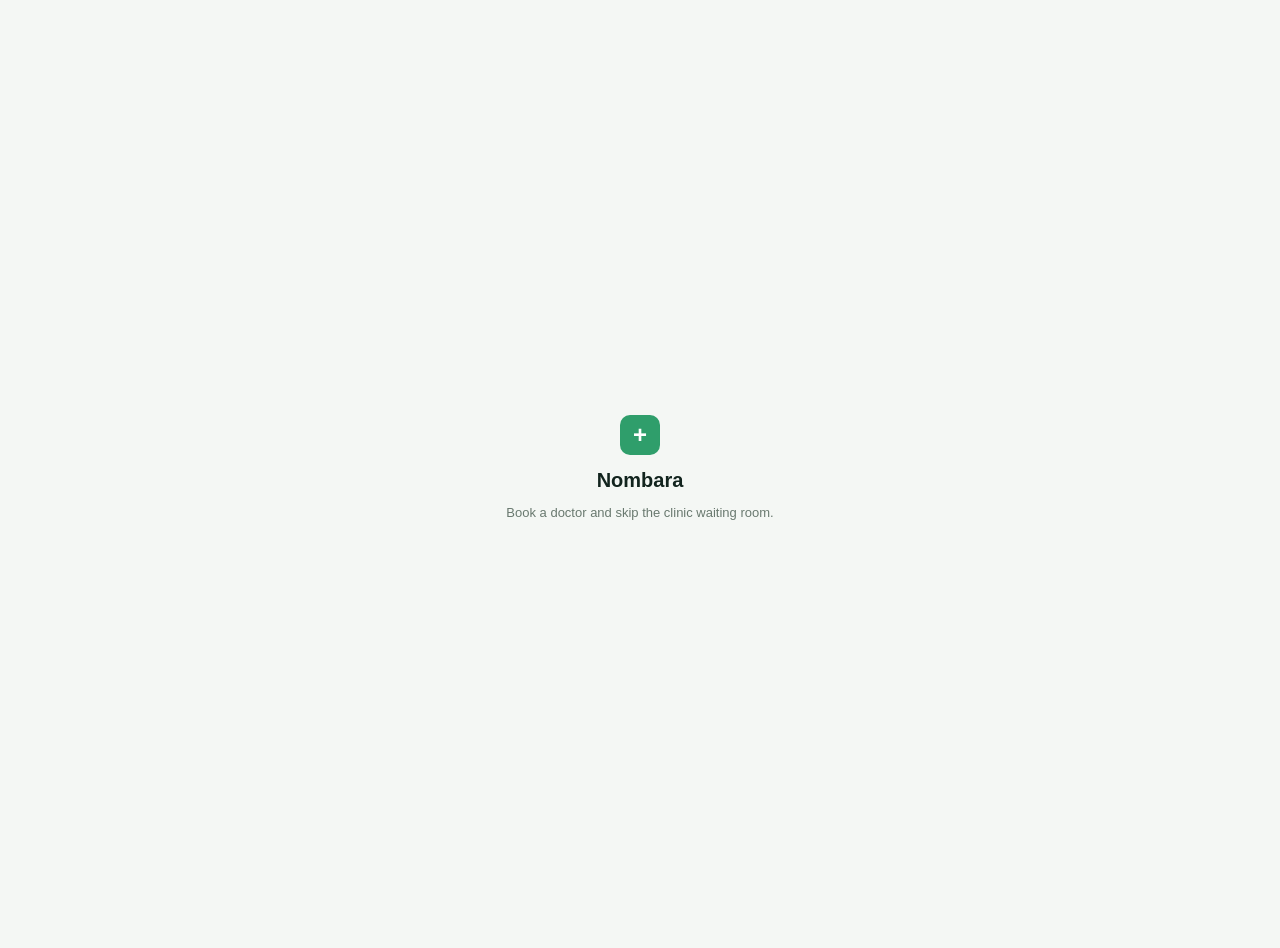
==== index.html @ e22cac62 "Nombara deep-link landing site" ====
<!doctype html>
<html lang="en">
<head>
<meta charset="utf-8">
<meta name="viewport" content="width=device-width, initial-scale=1">
<title>Nombara</title>
<style>
  body { font-family: -apple-system, BlinkMacSystemFont, "Segoe UI", Roboto, sans-serif;
         background: #F4F7F4; color: #12241E; min-height: 100vh; margin: 0;
         display: flex; align-items: center; justify-content: center; text-align: center; padding: 24px; }
  .m { width: 40px; height: 40px; border-radius: 10px; background: #2F9E6B; color: #fff;
       display: inline-flex; align-items: center; justify-content: center; font-size: 24px; font-weight: 700; }
  h1 { font-size: 20px; margin: 14px 0 6px; }
  p { font-size: 13px; color: #69796F; }
</style>
</head>
<body>
  <div>
    <div class="m">+</div>
    <h1>Nombara</h1>
    <p>Book a doctor and skip the clinic waiting room.</p>
  </div>
</body>
</html>
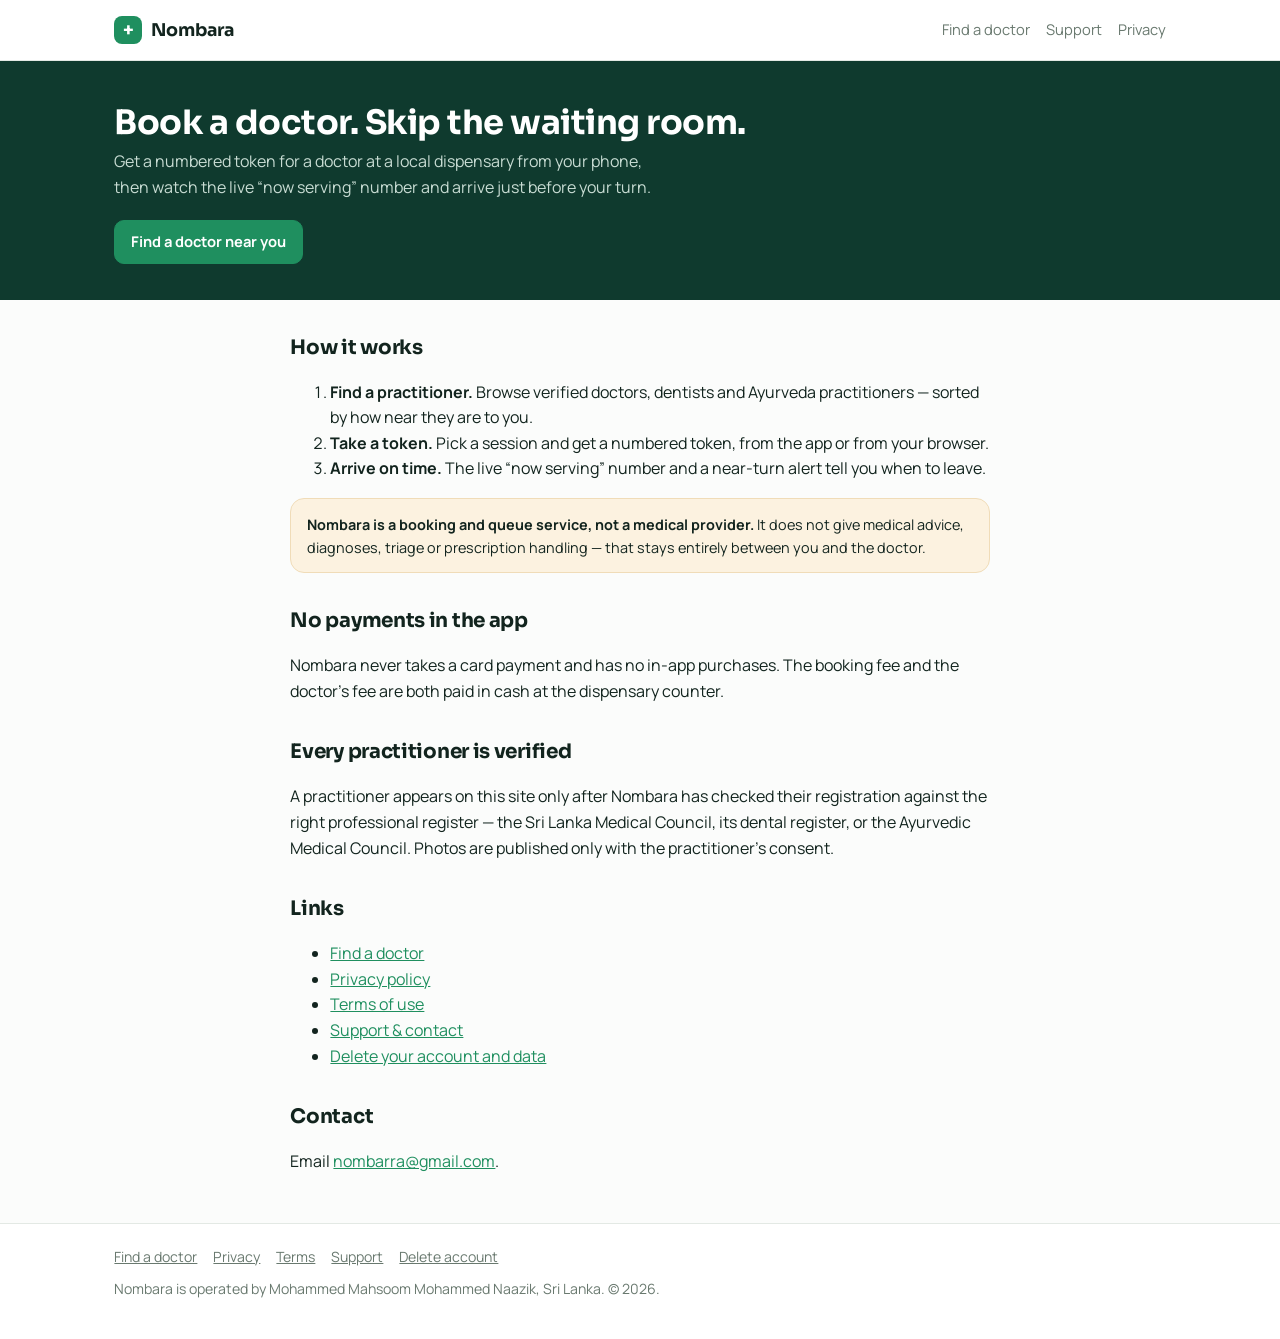
==== commit 745fad41: "Publish the public doctor directory doctors.html / doctor.html (Session 44) plus assets/, and a land" ====
--- a/index.html
+++ b/index.html
@@ -3,22 +3,93 @@
 <head>
 <meta charset="utf-8">
 <meta name="viewport" content="width=device-width, initial-scale=1">
-<title>Nombara</title>
-<style>
-  body { font-family: -apple-system, BlinkMacSystemFont, "Segoe UI", Roboto, sans-serif;
-         background: #F4F7F4; color: #12241E; min-height: 100vh; margin: 0;
-         display: flex; align-items: center; justify-content: center; text-align: center; padding: 24px; }
-  .m { width: 40px; height: 40px; border-radius: 10px; background: #2F9E6B; color: #fff;
-       display: inline-flex; align-items: center; justify-content: center; font-size: 24px; font-weight: 700; }
-  h1 { font-size: 20px; margin: 14px 0 6px; }
-  p { font-size: 13px; color: #69796F; }
-</style>
+<title>Nombara — book a doctor, skip the waiting room</title>
+<meta name="description" content="Nombara gives you a numbered token for a doctor at a local dispensary in Sri Lanka, then shows the live 'now serving' number so you arrive just before your turn.">
+<link rel="canonical" href="https://nombarra-spec.github.io/">
+<meta property="og:title" content="Nombara — book a doctor, skip the waiting room">
+<meta property="og:description" content="Verified doctors, dentists and Ayurveda practitioners at dispensaries across Sri Lanka.">
+<meta property="og:type" content="website">
+<link rel="icon" href="app/favicon.png">
+<link rel="preconnect" href="https://fonts.gstatic.com" crossorigin>
+<link rel="stylesheet" href="https://fonts.googleapis.com/css2?family=Manrope:wght@400;600;700&family=Sora:wght@400;600;700&display=swap">
+<link rel="stylesheet" href="assets/site.css">
 </head>
 <body>
-  <div>
-    <div class="m">+</div>
-    <h1>Nombara</h1>
-    <p>Book a doctor and skip the clinic waiting room.</p>
+
+<header class="site">
+  <div class="wrap">
+    <a class="brand" href="index.html"><span class="mark">+</span> Nombara</a>
+    <nav>
+      <a href="doctors.html">Find a doctor</a>
+      <a href="https://nombarra-spec.github.io/nombara-site/support.html">Support</a>
+      <a href="https://nombarra-spec.github.io/nombara-site/privacy.html">Privacy</a>
+    </nav>
   </div>
+</header>
+
+<section class="hero">
+  <div class="wrap">
+    <h1>Book a doctor. Skip the waiting room.</h1>
+    <p>Get a numbered token for a doctor at a local dispensary from your phone,
+       then watch the live “now serving” number and arrive just before your turn.</p>
+    <p style="margin-top:1.2rem">
+      <a class="btn btn--green" href="doctors.html">Find a doctor near you</a>
+    </p>
+  </div>
+</section>
+
+<main class="wrap wrap--narrow">
+  <h2>How it works</h2>
+  <ol>
+    <li><strong>Find a practitioner.</strong> Browse verified doctors, dentists and
+        Ayurveda practitioners — sorted by how near they are to you.</li>
+    <li><strong>Take a token.</strong> Pick a session and get a numbered token,
+        from the app or from your browser.</li>
+    <li><strong>Arrive on time.</strong> The live “now serving” number and a
+        near-turn alert tell you when to leave.</li>
+  </ol>
+
+  <div class="callout">
+    <p><strong>Nombara is a booking and queue service, not a medical provider.</strong>
+       It does not give medical advice, diagnoses, triage or prescription handling —
+       that stays entirely between you and the doctor.</p>
+  </div>
+
+  <h2>No payments in the app</h2>
+  <p>Nombara never takes a card payment and has no in-app purchases. The booking
+     fee and the doctor’s fee are both paid in cash at the dispensary counter.</p>
+
+  <h2>Every practitioner is verified</h2>
+  <p>A practitioner appears on this site only after Nombara has checked their
+     registration against the right professional register — the Sri Lanka Medical
+     Council, its dental register, or the Ayurvedic Medical Council. Photos are
+     published only with the practitioner’s consent.</p>
+
+  <h2>Links</h2>
+  <ul>
+    <li><a href="doctors.html">Find a doctor</a></li>
+    <li><a href="https://nombarra-spec.github.io/nombara-site/privacy.html">Privacy policy</a></li>
+    <li><a href="https://nombarra-spec.github.io/nombara-site/terms.html">Terms of use</a></li>
+    <li><a href="https://nombarra-spec.github.io/nombara-site/support.html">Support &amp; contact</a></li>
+    <li><a href="https://nombarra-spec.github.io/nombara-site/delete-account.html">Delete your account and data</a></li>
+  </ul>
+
+  <h2>Contact</h2>
+  <p>Email <a href="mailto:nombarra@gmail.com">nombarra@gmail.com</a>.</p>
+</main>
+
+<footer class="site">
+  <div class="wrap">
+    <nav>
+      <a href="doctors.html">Find a doctor</a>
+      <a href="https://nombarra-spec.github.io/nombara-site/privacy.html">Privacy</a>
+      <a href="https://nombarra-spec.github.io/nombara-site/terms.html">Terms</a>
+      <a href="https://nombarra-spec.github.io/nombara-site/support.html">Support</a>
+      <a href="https://nombarra-spec.github.io/nombara-site/delete-account.html">Delete account</a>
+    </nav>
+    Nombara is operated by Mohammed Mahsoom Mohammed Naazik, Sri Lanka. &copy; 2026.
+  </div>
+</footer>
+
 </body>
 </html>
--- a/assets/site.css
+++ b/assets/site.css
@@ -0,0 +1,398 @@
+/* Session 44 — shared styling for the public Nombara site (landing page +
+   doctor directory + practitioner detail).
+
+   Tokens are the Nombara design tokens: pine, green, amber, paper. Display
+   type and every number is Sora; body copy is Manrope. Both are loaded from
+   Google Fonts with a full system fallback stack, so a blocked/slow font
+   host degrades to a readable page rather than an invisible one. */
+
+:root {
+  --pine:        #0F3A2E;
+  --green:       #1F8F5F;
+  --green-soft:  #E6F3EC;
+  --amber:       #E8A13A;
+  --amber-soft:  #FCF2E0;
+  --paper:       #FBFCFB;
+  --card:        #FFFFFF;
+  --ink:         #12241E;
+  --mute:        #69796F;
+  --line:        #E3E9E4;
+  --line-strong: #CDD8D1;
+  --red:         #B3261E;
+  --radius:      14px;
+  --radius-sm:   10px;
+  --max:         68rem;
+  --shadow:      0 1px 2px rgba(15, 58, 46, .05), 0 8px 24px rgba(15, 58, 46, .05);
+
+  --display: "Sora", ui-sans-serif, -apple-system, BlinkMacSystemFont, "Segoe UI", Roboto, sans-serif;
+  --body: "Manrope", ui-sans-serif, -apple-system, BlinkMacSystemFont, "Segoe UI", Roboto, sans-serif;
+}
+
+* { box-sizing: border-box; }
+
+html { -webkit-text-size-adjust: 100%; scroll-behavior: smooth; }
+
+body {
+  margin: 0;
+  font-family: var(--body);
+  font-size: 16px;
+  line-height: 1.6;
+  color: var(--ink);
+  background: var(--paper);
+  -webkit-font-smoothing: antialiased;
+}
+
+h1, h2, h3, .num { font-family: var(--display); letter-spacing: -0.015em; }
+h1 { font-size: 1.9rem; line-height: 1.2; margin: 0 0 .4rem; }
+h2 { font-size: 1.25rem; margin: 2rem 0 .6rem; }
+h3 { font-size: 1rem; margin: 0 0 .2rem; }
+
+a { color: var(--green); }
+
+.wrap { max-width: var(--max); margin: 0 auto; padding: 0 1.15rem; }
+.wrap--narrow { max-width: 46rem; }
+
+/* ---------------------------------------------------------------- header */
+
+header.site {
+  background: var(--card);
+  border-bottom: 1px solid var(--line);
+  position: sticky;
+  top: 0;
+  z-index: 20;
+}
+
+header.site .wrap {
+  display: flex;
+  align-items: center;
+  gap: 1rem;
+  min-height: 60px;
+  flex-wrap: wrap;
+}
+
+.brand {
+  display: inline-flex;
+  align-items: center;
+  gap: .55rem;
+  font-family: var(--display);
+  font-weight: 700;
+  font-size: 1.1rem;
+  color: var(--ink);
+  text-decoration: none;
+}
+
+.brand .mark {
+  width: 28px;
+  height: 28px;
+  border-radius: 8px;
+  background: var(--green);
+  color: #fff;
+  display: inline-flex;
+  align-items: center;
+  justify-content: center;
+  font-size: 18px;
+  font-weight: 700;
+  line-height: 1;
+}
+
+header.site nav {
+  margin-left: auto;
+  display: flex;
+  gap: 1rem;
+  flex-wrap: wrap;
+  font-size: .92rem;
+}
+
+header.site nav a { color: var(--mute); text-decoration: none; }
+header.site nav a:hover,
+header.site nav a[aria-current="page"] { color: var(--green); }
+
+/* ------------------------------------------------------------------ hero */
+
+.hero {
+  background: var(--pine);
+  color: #fff;
+  padding: 2.6rem 0 2.2rem;
+}
+
+.hero h1 { color: #fff; font-size: 2.1rem; }
+.hero p { color: #C8DCD3; margin: .3rem 0 0; max-width: 34rem; }
+.hero .count { color: var(--amber); font-weight: 700; }
+
+/* --------------------------------------------------------------- toolbar */
+
+.toolbar {
+  background: var(--card);
+  border-bottom: 1px solid var(--line);
+  padding: .9rem 0;
+  position: sticky;
+  top: 60px;
+  z-index: 15;
+}
+
+.toolbar .row { display: flex; gap: .6rem; flex-wrap: wrap; align-items: center; }
+.toolbar .row + .row { margin-top: .6rem; }
+
+.field {
+  display: inline-flex;
+  align-items: center;
+  gap: .4rem;
+  background: var(--paper);
+  border: 1px solid var(--line-strong);
+  border-radius: var(--radius-sm);
+  padding: .4rem .6rem;
+  font-size: .92rem;
+  min-height: 40px;
+}
+
+.field input,
+.field select {
+  border: 0;
+  background: transparent;
+  font: inherit;
+  color: inherit;
+  outline: none;
+  min-width: 0;
+}
+
+.field--search { flex: 1 1 16rem; }
+.field--search input { flex: 1; }
+
+.chip {
+  border: 1px solid var(--line-strong);
+  background: var(--card);
+  color: var(--ink);
+  border-radius: 999px;
+  padding: .38rem .85rem;
+  font: inherit;
+  font-size: .88rem;
+  cursor: pointer;
+  white-space: nowrap;
+}
+
+.chip[aria-pressed="true"] {
+  background: var(--green-soft);
+  border-color: var(--green);
+  color: var(--pine);
+  font-weight: 700;
+}
+
+.chip .n { color: var(--mute); font-family: var(--display); font-size: .8rem; }
+.chip[aria-pressed="true"] .n { color: var(--green); }
+
+.btn {
+  display: inline-flex;
+  align-items: center;
+  justify-content: center;
+  gap: .4rem;
+  background: var(--pine);
+  color: #fff;
+  border: 1px solid var(--pine);
+  text-decoration: none;
+  padding: .6rem 1rem;
+  border-radius: var(--radius-sm);
+  font: inherit;
+  font-weight: 700;
+  font-size: .92rem;
+  cursor: pointer;
+  min-height: 40px;
+}
+
+.btn--green { background: var(--green); border-color: var(--green); }
+.btn--ghost { background: transparent; color: var(--ink); border-color: var(--line-strong); }
+.btn--ghost:hover { border-color: var(--green); color: var(--green); }
+.btn--block { width: 100%; }
+
+.status-line {
+  color: var(--mute);
+  font-size: .88rem;
+  margin: .9rem 0 .2rem;
+  display: flex;
+  gap: .5rem;
+  align-items: baseline;
+  flex-wrap: wrap;
+}
+
+.status-line strong { color: var(--ink); font-family: var(--display); }
+
+/* ----------------------------------------------------------------- cards */
+
+.grid {
+  list-style: none;
+  margin: 1rem 0 0;
+  padding: 0;
+  display: grid;
+  gap: .9rem;
+  grid-template-columns: repeat(auto-fill, minmax(19rem, 1fr));
+}
+
+.card {
+  background: var(--card);
+  border: 1px solid var(--line);
+  border-radius: var(--radius);
+  padding: 1rem;
+  box-shadow: var(--shadow);
+  display: flex;
+  flex-direction: column;
+  gap: .75rem;
+}
+
+.card__head { display: flex; gap: .8rem; align-items: flex-start; }
+
+.avatar {
+  width: 56px;
+  height: 56px;
+  flex: 0 0 56px;
+  border-radius: 14px;
+  object-fit: cover;
+  background: var(--green-soft);
+  color: var(--pine);
+  display: inline-flex;
+  align-items: center;
+  justify-content: center;
+  font-family: var(--display);
+  font-weight: 700;
+  font-size: 1.1rem;
+  letter-spacing: .02em;
+  overflow: hidden;
+}
+
+.card__name { font-size: 1.02rem; margin: 0; }
+.card__name a { color: var(--ink); text-decoration: none; }
+.card__name a:hover { color: var(--green); text-decoration: underline; }
+
+.card__sub { color: var(--mute); font-size: .88rem; margin: .1rem 0 0; }
+
+.tag {
+  display: inline-block;
+  background: var(--green-soft);
+  color: var(--pine);
+  border-radius: 999px;
+  padding: .1rem .55rem;
+  font-size: .74rem;
+  font-weight: 700;
+  letter-spacing: .02em;
+  text-transform: uppercase;
+  vertical-align: 1px;
+}
+
+.card__meta {
+  display: flex;
+  flex-direction: column;
+  gap: .3rem;
+  font-size: .9rem;
+  color: var(--mute);
+}
+
+.card__meta .where { color: var(--ink); }
+.card__meta .dist,
+.card__meta .when { font-family: var(--display); }
+.card__meta .when { color: var(--pine); font-weight: 600; }
+.card__meta .when--none { color: var(--mute); font-weight: 400; font-family: var(--body); }
+
+.rating { color: var(--amber); font-weight: 700; font-family: var(--display); }
+.rating .of { color: var(--mute); font-weight: 400; font-family: var(--body); font-size: .84rem; }
+
+.card__actions { display: flex; gap: .5rem; margin-top: auto; }
+.card__actions .btn { flex: 1; }
+
+.more-link { font-size: .84rem; }
+
+/* ---------------------------------------------------------------- states */
+
+.skeleton {
+  background: linear-gradient(90deg, #EFF3F0 25%, #F7FAF8 50%, #EFF3F0 75%);
+  background-size: 400% 100%;
+  animation: shimmer 1.4s ease infinite;
+  border-radius: 6px;
+  color: transparent;
+}
+
+@keyframes shimmer {
+  0% { background-position: 100% 0; }
+  100% { background-position: 0 0; }
+}
+
+@media (prefers-reduced-motion: reduce) {
+  .skeleton { animation: none; }
+  html { scroll-behavior: auto; }
+}
+
+.notice {
+  background: var(--card);
+  border: 1px solid var(--line);
+  border-radius: var(--radius);
+  padding: 1.6rem 1.3rem;
+  text-align: center;
+  margin: 1.2rem 0;
+}
+
+.notice h2 { margin: 0 0 .3rem; font-size: 1.1rem; }
+.notice p { color: var(--mute); margin: 0 0 1rem; }
+.notice--error { border-color: #E9C9C6; background: #FDF6F5; }
+.notice--error h2 { color: var(--red); }
+.notice .actions { display: flex; gap: .5rem; justify-content: center; flex-wrap: wrap; }
+
+.callout {
+  background: var(--amber-soft);
+  border: 1px solid #F0DCB8;
+  border-radius: var(--radius);
+  padding: .85rem 1rem;
+  font-size: .9rem;
+  margin: 1rem 0;
+}
+
+.callout p { margin: 0; }
+
+/* --------------------------------------------------------------- profile */
+
+.profile__head { display: flex; gap: 1.1rem; align-items: flex-start; flex-wrap: wrap; }
+.profile .avatar { width: 88px; height: 88px; flex-basis: 88px; font-size: 1.7rem; border-radius: 18px; }
+.profile__bio { margin: 1rem 0 0; max-width: 40rem; }
+
+.loc {
+  background: var(--card);
+  border: 1px solid var(--line);
+  border-radius: var(--radius);
+  padding: 1rem;
+  margin: .8rem 0;
+}
+
+.loc h3 { margin: 0; }
+.loc .town { color: var(--mute); font-size: .9rem; }
+.loc .weekly { color: var(--mute); font-size: .88rem; margin: .5rem 0 .8rem; }
+.loc .weekly span { white-space: nowrap; }
+.loc .weekly span + span::before { content: " · "; }
+
+/* ---------------------------------------------------------------- footer */
+
+footer.site {
+  border-top: 1px solid var(--line);
+  margin-top: 3rem;
+  color: var(--mute);
+  font-size: .88rem;
+  background: var(--card);
+}
+
+footer.site .wrap { padding-top: 1.4rem; padding-bottom: 2.4rem; }
+footer.site nav { display: flex; gap: 1rem; flex-wrap: wrap; margin-bottom: .6rem; }
+footer.site a { color: var(--mute); }
+
+.sr-only {
+  position: absolute;
+  width: 1px; height: 1px;
+  padding: 0; margin: -1px;
+  overflow: hidden;
+  clip: rect(0 0 0 0);
+  white-space: nowrap;
+  border: 0;
+}
+
+:focus-visible { outline: 3px solid var(--amber); outline-offset: 2px; }
+
+@media (max-width: 560px) {
+  .hero { padding: 1.8rem 0 1.5rem; }
+  .hero h1 { font-size: 1.6rem; }
+  .toolbar { position: static; }
+  header.site { position: static; }
+}
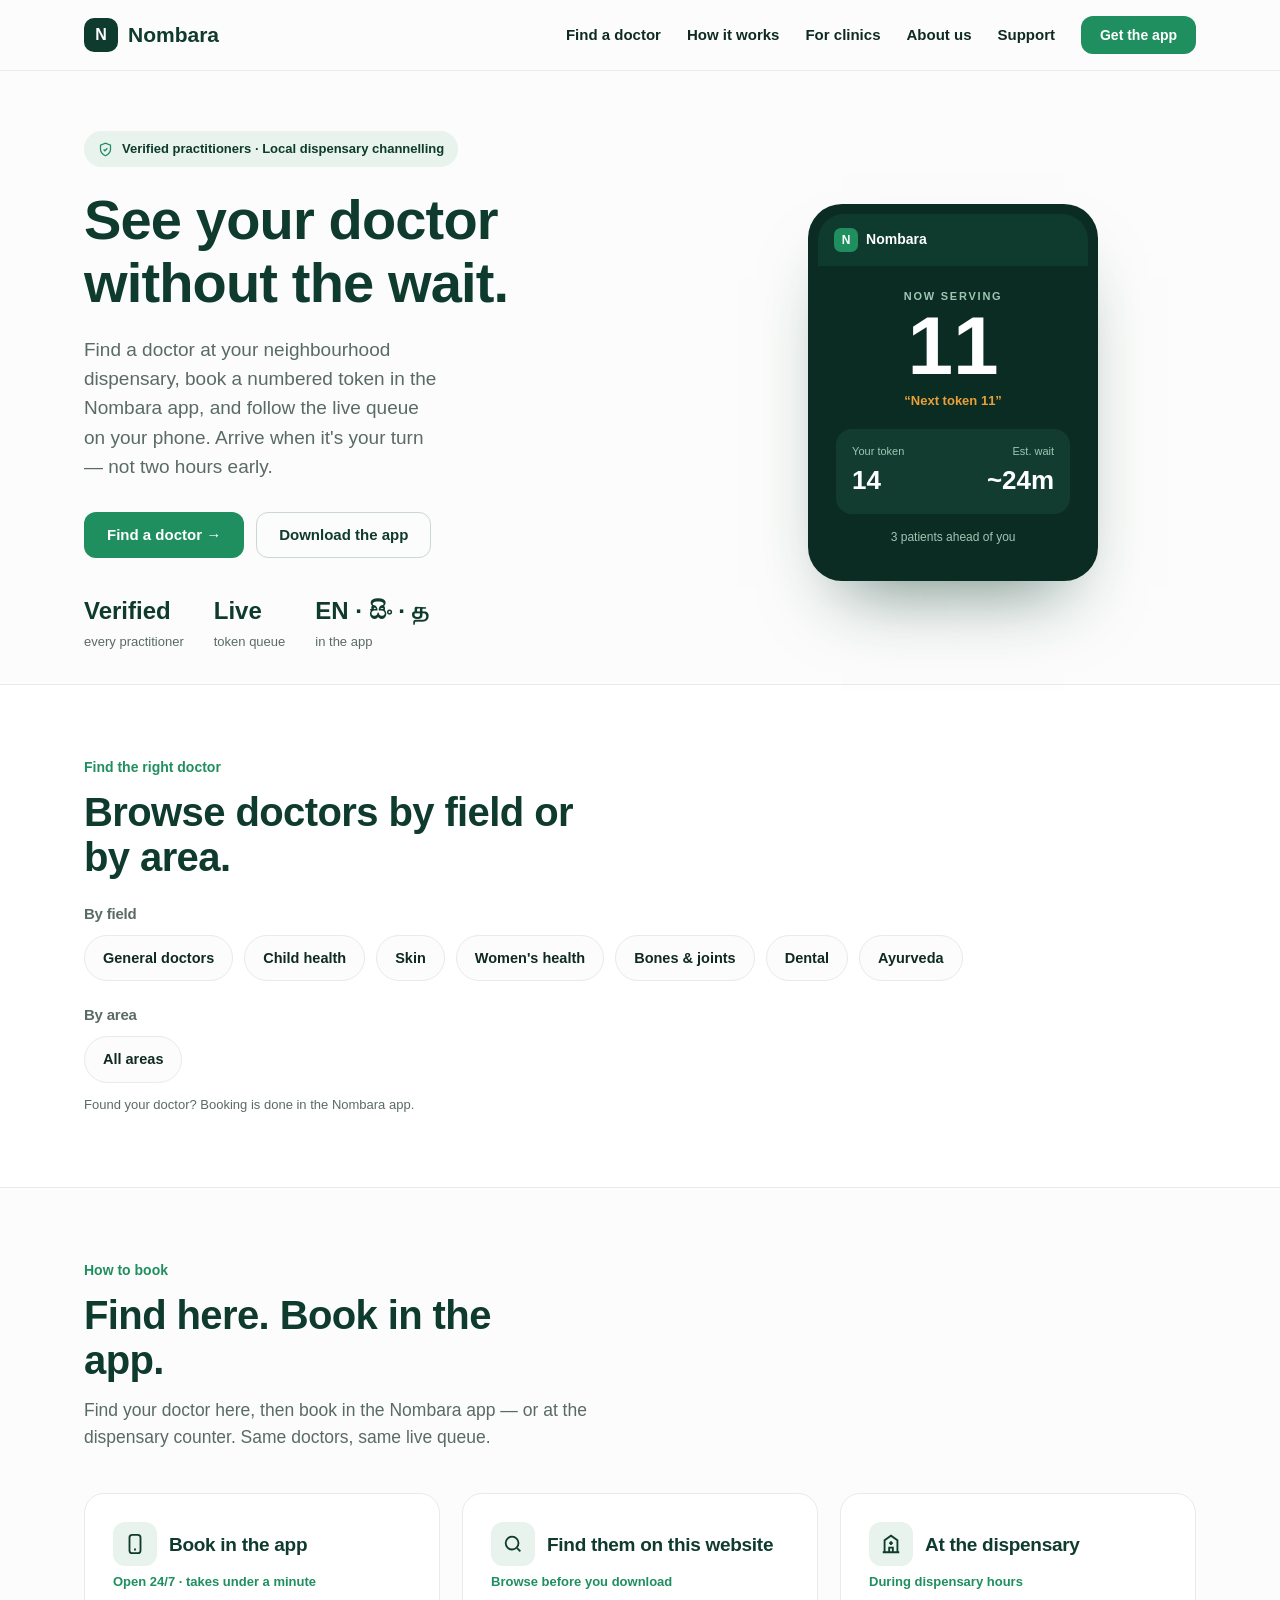
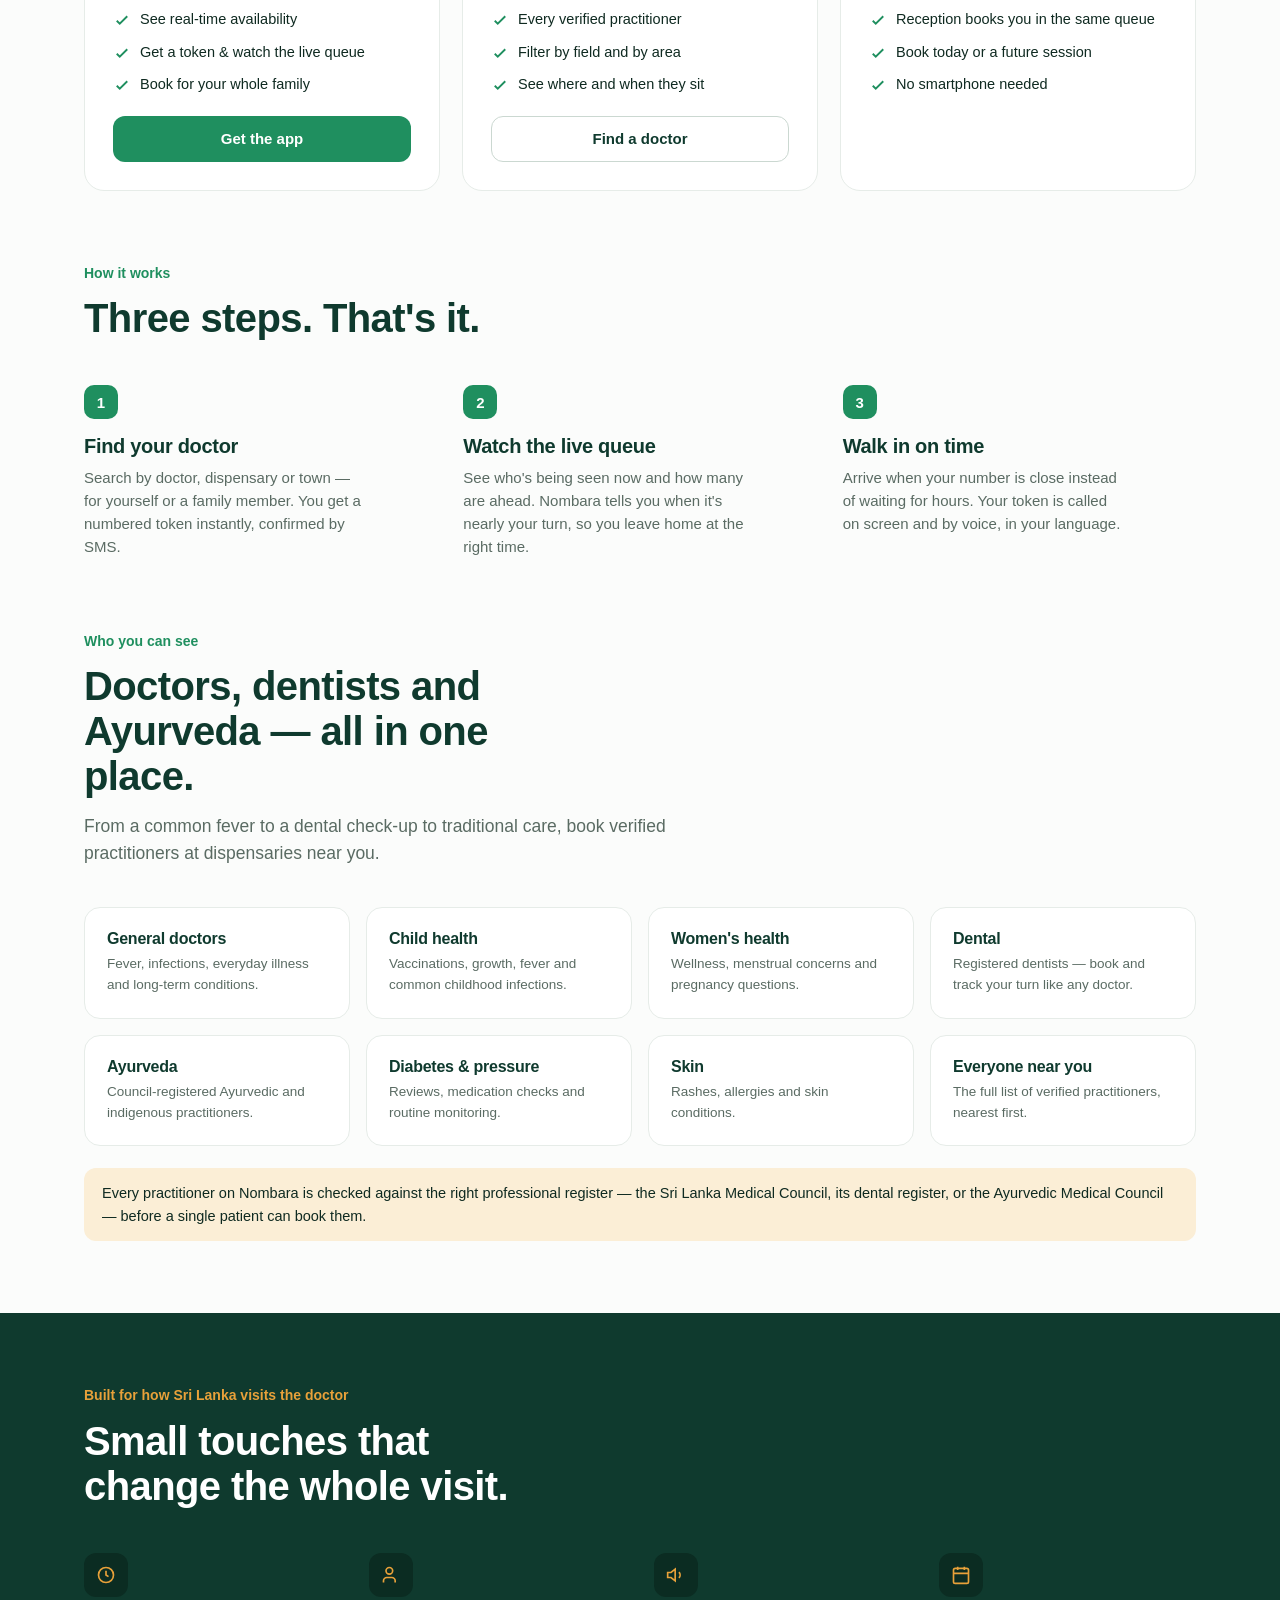
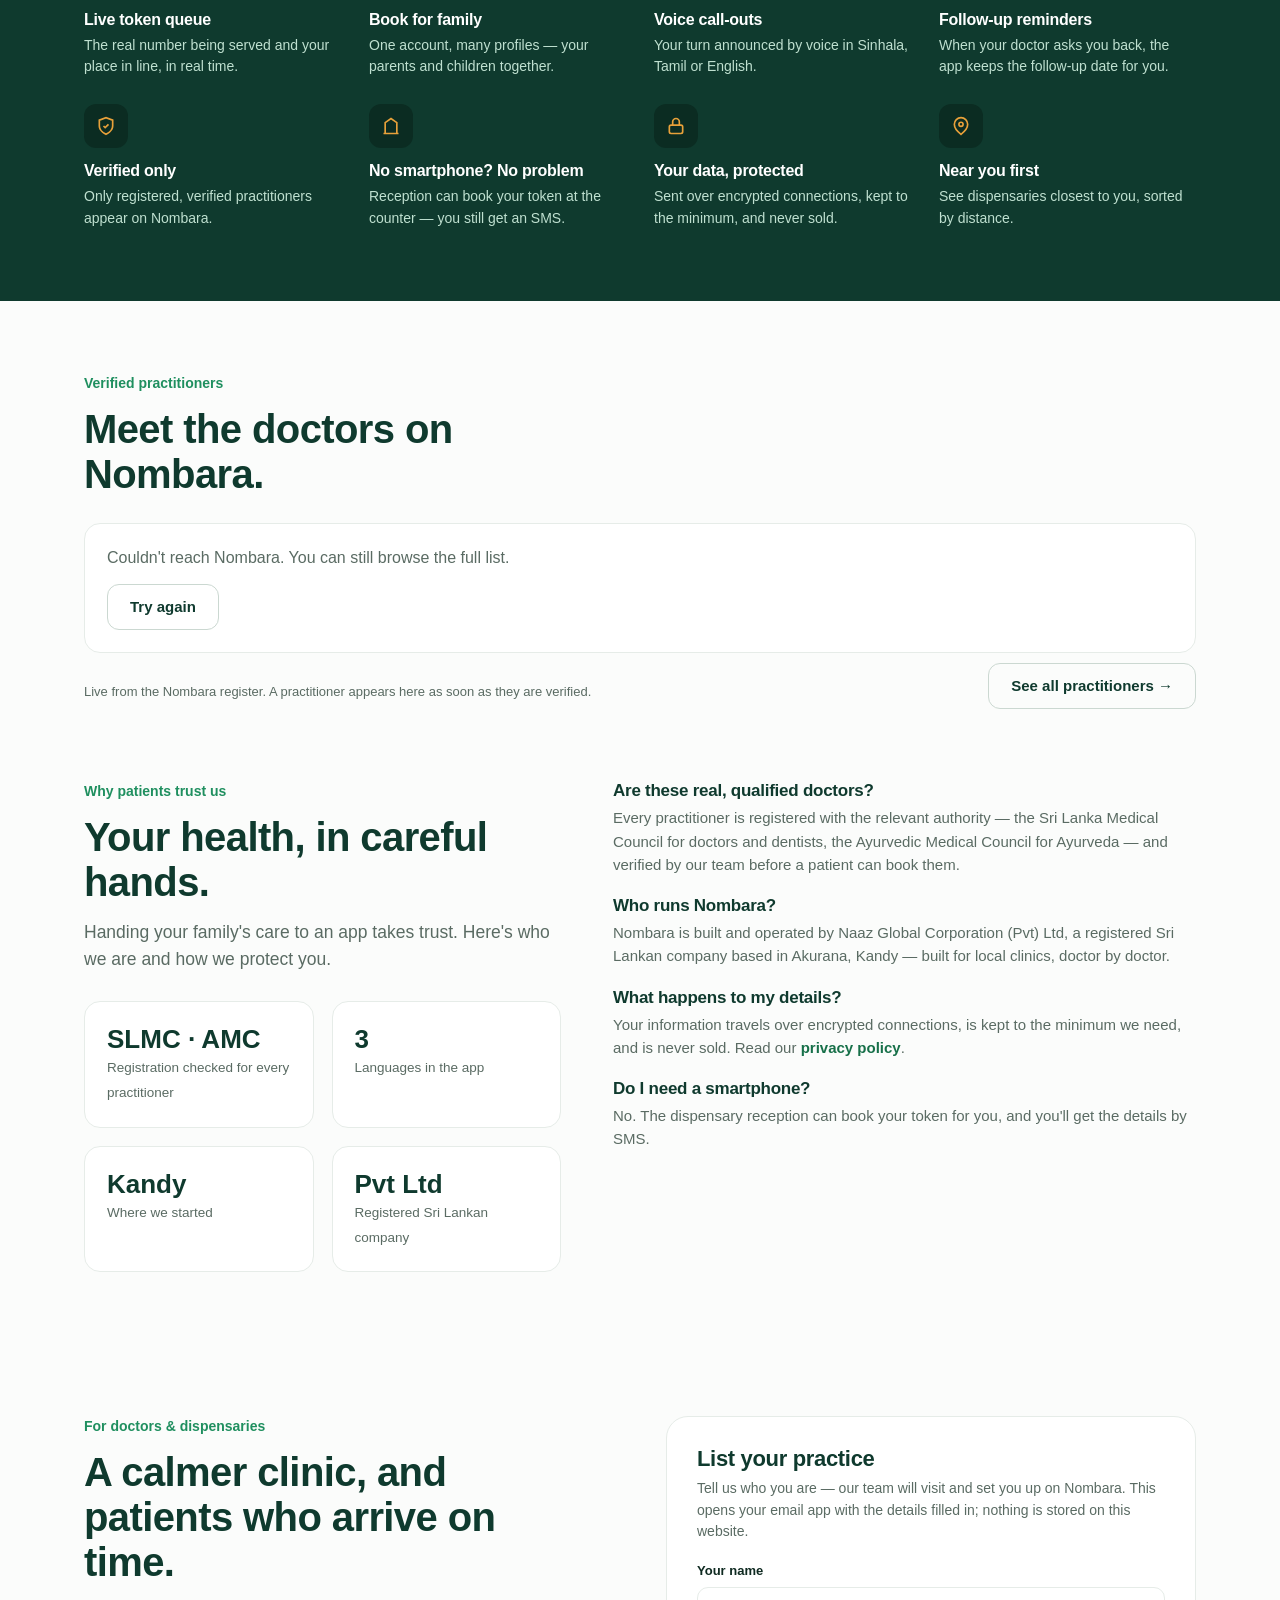
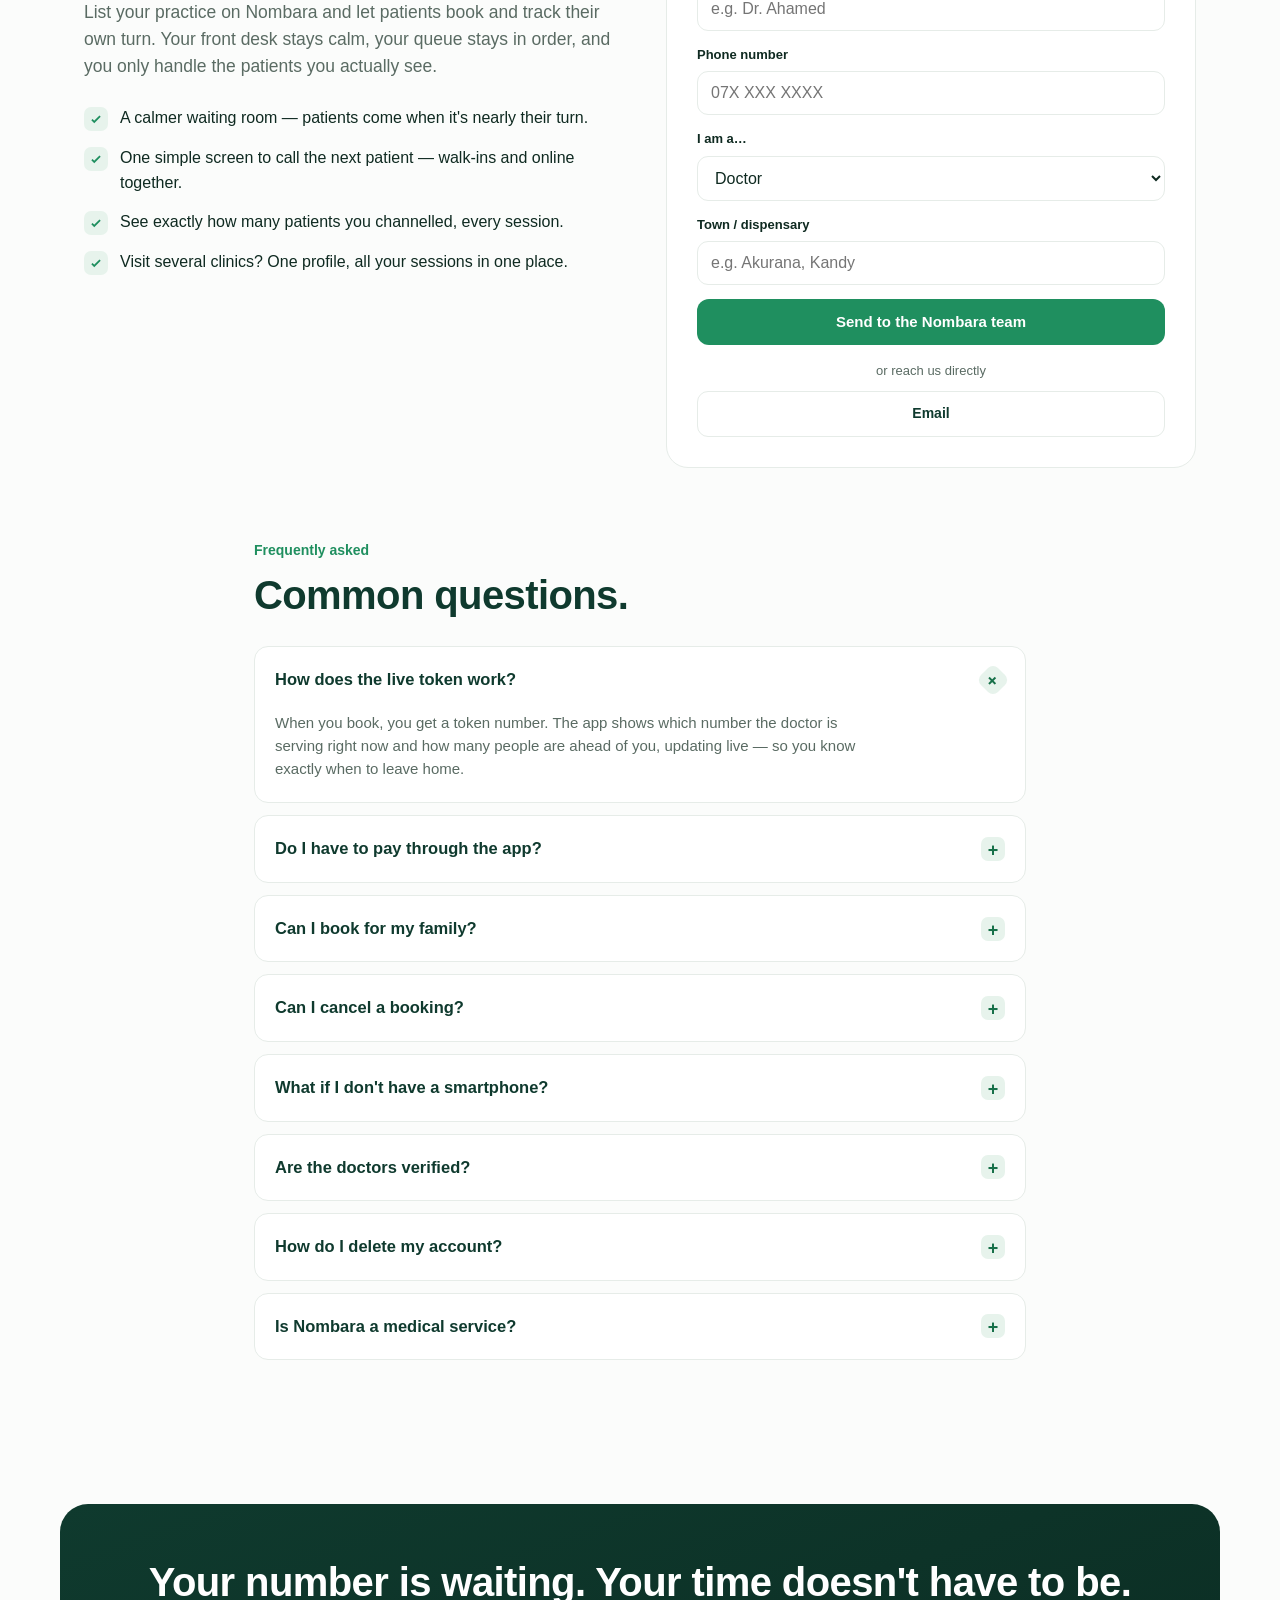
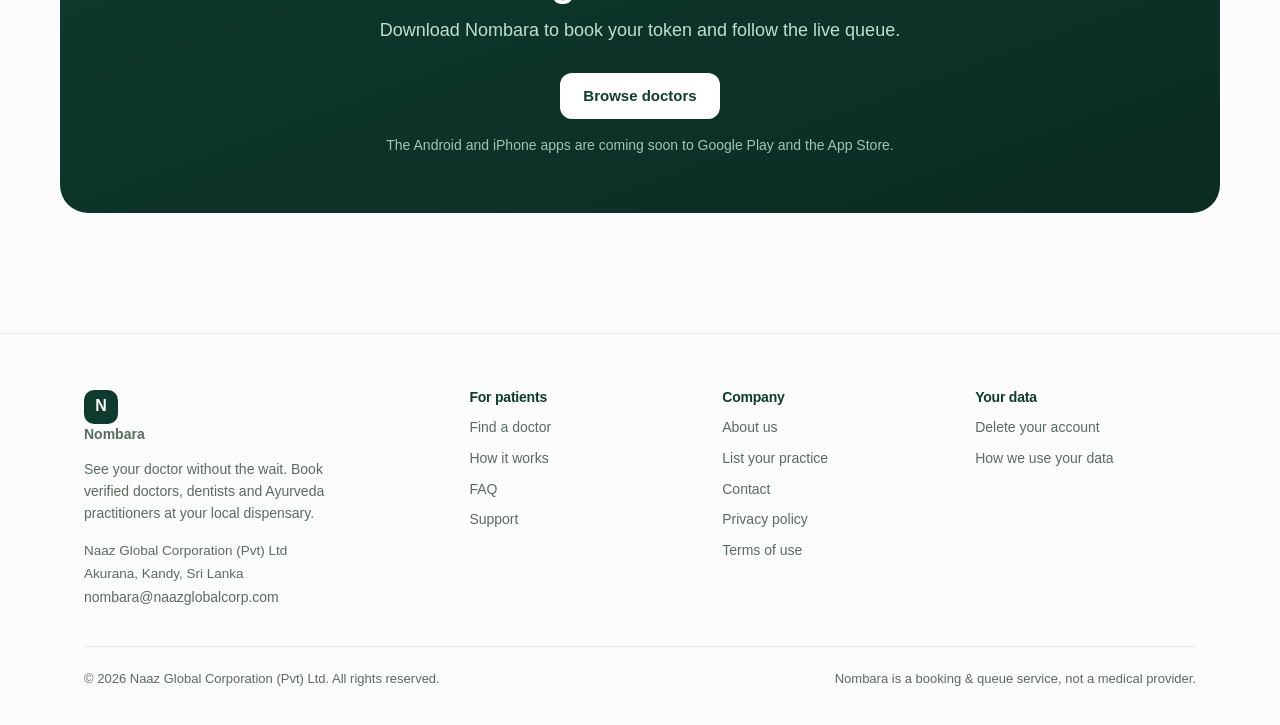
==== commit 3c48581b: "Rebuild the public site for nombara.naazglobalcorp.com One site, one origin, now live on Cloudflare " ====
--- a/index.html
+++ b/index.html
@@ -3,93 +3,340 @@
 <head>
 <meta charset="utf-8">
 <meta name="viewport" content="width=device-width, initial-scale=1">
-<title>Nombara — book a doctor, skip the waiting room</title>
-<meta name="description" content="Nombara gives you a numbered token for a doctor at a local dispensary in Sri Lanka, then shows the live 'now serving' number so you arrive just before your turn.">
-<link rel="canonical" href="https://nombarra-spec.github.io/">
-<meta property="og:title" content="Nombara — book a doctor, skip the waiting room">
-<meta property="og:description" content="Verified doctors, dentists and Ayurveda practitioners at dispensaries across Sri Lanka.">
+<meta http-equiv="Content-Security-Policy" content="default-src 'self'; script-src 'self'; style-src 'self' https://fonts.googleapis.com; font-src https://fonts.gstatic.com; img-src 'self' data: https://tmkeqkxumbktodcylzpe.supabase.co; connect-src 'self' https://tmkeqkxumbktodcylzpe.supabase.co; object-src 'none'; base-uri 'self'; form-action 'none'; upgrade-insecure-requests">
+<meta name="referrer" content="strict-origin-when-cross-origin">
+<title>Nombara — See your doctor without the wait</title>
+<meta name="description" content="Book verified doctors, dentists and Ayurveda practitioners at your local dispensary in Sri Lanka. Get a numbered token, watch the live queue, and arrive when it's your turn.">
+<meta name="theme-color" content="#0F3A2E">
+<link rel="canonical" href="https://nombara.naazglobalcorp.com/">
+<meta property="og:title" content="Nombara — See your doctor without the wait">
+<meta property="og:description" content="Verified doctors, dentists and Ayurveda practitioners at dispensaries across Sri Lanka. Live token queue, in Sinhala, Tamil and English.">
 <meta property="og:type" content="website">
+<meta property="og:url" content="https://nombara.naazglobalcorp.com/">
 <link rel="icon" href="app/favicon.png">
+<link rel="preconnect" href="https://fonts.googleapis.com">
 <link rel="preconnect" href="https://fonts.gstatic.com" crossorigin>
-<link rel="stylesheet" href="https://fonts.googleapis.com/css2?family=Manrope:wght@400;600;700&family=Sora:wght@400;600;700&display=swap">
-<link rel="stylesheet" href="assets/site.css">
+<link rel="stylesheet" href="https://fonts.googleapis.com/css2?family=Manrope:wght@400;500;600;700;800&family=Sora:wght@500;600;700;800&display=swap">
+<link rel="stylesheet" href="assets/chrome.css">
+<link rel="stylesheet" href="assets/home.css">
 </head>
 <body>
-
-<header class="site">
-  <div class="wrap">
-    <a class="brand" href="index.html"><span class="mark">+</span> Nombara</a>
-    <nav>
+<a class="nb-skip" href="#main">Skip to content</a>
+
+<header class="nb-header">
+  <div class="nb-wrap nb-nav">
+    <a class="nb-brand" href="index.html"><span class="nb-mark" aria-hidden="true">N</span>Nombara</a>
+    <button class="nb-menu" type="button" aria-label="Menu" aria-expanded="false" aria-controls="nb-links">
+      <svg width="26" height="26" viewBox="0 0 24 24" fill="none" stroke="#0F3A2E" stroke-width="2" aria-hidden="true"><path d="M4 7h16M4 12h16M4 17h16"/></svg>
+    </button>
+    <nav class="nb-links" id="nb-links" aria-label="Main">
       <a href="doctors.html">Find a doctor</a>
-      <a href="https://nombarra-spec.github.io/nombara-site/support.html">Support</a>
-      <a href="https://nombarra-spec.github.io/nombara-site/privacy.html">Privacy</a>
+      <a href="index.html#how">How it works</a>
+      <a href="index.html#clinics">For clinics</a>
+      <a href="about.html">About us</a>
+      <a href="support.html">Support</a>
+      <a class="nb-btn nb-btn-primary" href="index.html#get-app">Get the app</a>
     </nav>
   </div>
 </header>
 
-<section class="hero">
-  <div class="wrap">
-    <h1>Book a doctor. Skip the waiting room.</h1>
-    <p>Get a numbered token for a doctor at a local dispensary from your phone,
-       then watch the live “now serving” number and arrive just before your turn.</p>
-    <p style="margin-top:1.2rem">
-      <a class="btn btn--green" href="doctors.html">Find a doctor near you</a>
-    </p>
-  </div>
-</section>
-
-<main class="wrap wrap--narrow">
-  <h2>How it works</h2>
-  <ol>
-    <li><strong>Find a practitioner.</strong> Browse verified doctors, dentists and
-        Ayurveda practitioners — sorted by how near they are to you.</li>
-    <li><strong>Take a token.</strong> Pick a session and get a numbered token,
-        from the app or from your browser.</li>
-    <li><strong>Arrive on time.</strong> The live “now serving” number and a
-        near-turn alert tell you when to leave.</li>
-  </ol>
-
-  <div class="callout">
-    <p><strong>Nombara is a booking and queue service, not a medical provider.</strong>
-       It does not give medical advice, diagnoses, triage or prescription handling —
-       that stays entirely between you and the doctor.</p>
-  </div>
-
-  <h2>No payments in the app</h2>
-  <p>Nombara never takes a card payment and has no in-app purchases. The booking
-     fee and the doctor’s fee are both paid in cash at the dispensary counter.</p>
-
-  <h2>Every practitioner is verified</h2>
-  <p>A practitioner appears on this site only after Nombara has checked their
-     registration against the right professional register — the Sri Lanka Medical
-     Council, its dental register, or the Ayurvedic Medical Council. Photos are
-     published only with the practitioner’s consent.</p>
-
-  <h2>Links</h2>
-  <ul>
-    <li><a href="doctors.html">Find a doctor</a></li>
-    <li><a href="https://nombarra-spec.github.io/nombara-site/privacy.html">Privacy policy</a></li>
-    <li><a href="https://nombarra-spec.github.io/nombara-site/terms.html">Terms of use</a></li>
-    <li><a href="https://nombarra-spec.github.io/nombara-site/support.html">Support &amp; contact</a></li>
-    <li><a href="https://nombarra-spec.github.io/nombara-site/delete-account.html">Delete your account and data</a></li>
-  </ul>
-
-  <h2>Contact</h2>
-  <p>Email <a href="mailto:nombarra@gmail.com">nombarra@gmail.com</a>.</p>
+<main id="main">
+
+  <!-- HERO -->
+  <section class="hero">
+    <div class="nb-wrap hero-grid">
+      <div>
+        <span class="badge">
+          <svg width="15" height="15" viewBox="0 0 24 24" fill="none" stroke-width="2" aria-hidden="true"><path d="M12 22s8-4 8-10V5l-8-3-8 3v7c0 6 8 10 8 10z"/><path d="m9 12 2 2 4-4"/></svg>
+          Verified practitioners · Local dispensary channelling</span>
+        <h1>See your doctor without the wait.</h1>
+        <p class="sub">Find a doctor at your neighbourhood dispensary, book a numbered token in the Nombara app, and follow the live queue on your phone. Arrive when it's your turn — not two hours early.</p>
+        <div class="hero-cta">
+          <a class="nb-btn nb-btn-primary" href="doctors.html">Find a doctor →</a>
+          <a class="nb-btn nb-btn-ghost" href="#get-app">Download the app</a>
+        </div>
+        <div class="hero-metrics">
+          <div class="metric"><b>Verified</b><span>every practitioner</span></div>
+          <div class="metric"><b class="tnum" id="docCount">Live</b><span id="docCountLbl">token queue</span></div>
+          <div class="metric"><b>EN · සිං · த</b><span>in the app</span></div>
+        </div>
+      </div>
+
+      <div class="phone" role="img" aria-label="Illustration: the Nombara app showing the token now being served and your place in the queue">
+        <div class="phone-screen" aria-hidden="true">
+          <div class="ph-top"><span class="nb-mark">N</span>Nombara</div>
+          <div class="ph-body">
+            <div class="ph-serv-lbl">Now serving</div>
+            <div class="ph-serv tnum" id="serv">11</div>
+            <div class="ph-voice" id="vln">“Next token 11”</div>
+            <div class="ph-card">
+              <div><small>Your token</small><b class="tnum">14</b></div>
+              <div class="right"><small>Est. wait</small><b class="tnum" id="wt">~24m</b></div>
+            </div>
+            <div class="ph-ahead" id="ah">3 patients ahead of you</div>
+          </div>
+        </div>
+      </div>
+    </div>
+  </section>
+
+  <!-- CONCERN CHIPS -->
+  <section class="chips-band">
+    <div class="nb-wrap">
+      <div class="eyebrow">Find the right doctor</div>
+      <h2 class="h2">Browse doctors by field or by area.</h2>
+      <h3 class="chips-sub">By field</h3>
+      <nav class="chips" id="fieldChips" aria-label="Browse by field">
+        <a class="chip" href="doctors.html?specialty=General%20practitioner">General doctors</a>
+        <a class="chip" href="doctors.html?specialty=Paediatrician">Child health</a>
+        <a class="chip" href="doctors.html?specialty=Dermatologist">Skin</a>
+        <a class="chip" href="doctors.html?specialty=Gynaecologist">Women's health</a>
+        <a class="chip" href="doctors.html?specialty=Orthopaedic%20surgeon">Bones &amp; joints</a>
+        <a class="chip" href="doctors.html?category=dental">Dental</a>
+        <a class="chip" href="doctors.html?category=ayurveda">Ayurveda</a>
+      </nav>
+      <h3 class="chips-sub">By area</h3>
+      <nav class="chips" id="areaChips" aria-label="Browse by area">
+        <a class="chip" href="doctors.html">All areas</a>
+      </nav>
+      <p class="fine">Found your doctor? Booking is done in the Nombara app.</p>
+    </div>
+  </section>
+
+  <!-- WAYS TO BOOK -->
+  <section>
+    <div class="nb-wrap">
+      <div class="eyebrow">How to book</div>
+      <h2 class="h2">Find here. Book in the app.</h2>
+      <p class="lead">Find your doctor here, then book in the Nombara app — or at the dispensary counter. Same doctors, same live queue.</p>
+      <div class="ways">
+        <div class="way">
+          <div class="wtop"><span class="wico"><svg width="22" height="22" viewBox="0 0 24 24" fill="none" stroke="#0F3A2E" stroke-width="2" aria-hidden="true"><rect x="6" y="2" width="12" height="20" rx="3"/><path d="M11 18h2"/></svg></span><h3>Book in the app</h3></div>
+          <div class="whn">Open 24/7 · takes under a minute</div>
+          <ul>
+            <li><svg width="18" height="18" viewBox="0 0 24 24" fill="none" stroke="#1F8F5F" stroke-width="2.5" aria-hidden="true"><path d="m5 13 4 4L19 7"/></svg>See real-time availability</li>
+            <li><svg width="18" height="18" viewBox="0 0 24 24" fill="none" stroke="#1F8F5F" stroke-width="2.5" aria-hidden="true"><path d="m5 13 4 4L19 7"/></svg>Get a token &amp; watch the live queue</li>
+            <li><svg width="18" height="18" viewBox="0 0 24 24" fill="none" stroke="#1F8F5F" stroke-width="2.5" aria-hidden="true"><path d="m5 13 4 4L19 7"/></svg>Book for your whole family</li>
+          </ul>
+          <a class="nb-btn nb-btn-primary" href="#get-app">Get the app</a>
+        </div>
+        <div class="way">
+          <div class="wtop"><span class="wico"><svg width="22" height="22" viewBox="0 0 24 24" fill="none" stroke="#0F3A2E" stroke-width="2" aria-hidden="true"><circle cx="11" cy="11" r="7"/><path d="M20 20l-3.5-3.5"/></svg></span><h3>Find them on this website</h3></div>
+          <div class="whn">Browse before you download</div>
+          <ul>
+            <li><svg width="18" height="18" viewBox="0 0 24 24" fill="none" stroke="#1F8F5F" stroke-width="2.5" aria-hidden="true"><path d="m5 13 4 4L19 7"/></svg>Every verified practitioner</li>
+            <li><svg width="18" height="18" viewBox="0 0 24 24" fill="none" stroke="#1F8F5F" stroke-width="2.5" aria-hidden="true"><path d="m5 13 4 4L19 7"/></svg>Filter by field and by area</li>
+            <li><svg width="18" height="18" viewBox="0 0 24 24" fill="none" stroke="#1F8F5F" stroke-width="2.5" aria-hidden="true"><path d="m5 13 4 4L19 7"/></svg>See where and when they sit</li>
+          </ul>
+          <a class="nb-btn nb-btn-ghost" href="doctors.html">Find a doctor</a>
+        </div>
+        <div class="way">
+          <div class="wtop"><span class="wico"><svg width="22" height="22" viewBox="0 0 24 24" fill="none" stroke="#0F3A2E" stroke-width="2" aria-hidden="true"><path d="M3 21h18M5 21V8l7-5 7 5v13"/><path d="M10 21v-5h4v5M12 9v4M10 11h4"/></svg></span><h3>At the dispensary</h3></div>
+          <div class="whn">During dispensary hours</div>
+          <ul>
+            <li><svg width="18" height="18" viewBox="0 0 24 24" fill="none" stroke="#1F8F5F" stroke-width="2.5" aria-hidden="true"><path d="m5 13 4 4L19 7"/></svg>Reception books you in the same queue</li>
+            <li><svg width="18" height="18" viewBox="0 0 24 24" fill="none" stroke="#1F8F5F" stroke-width="2.5" aria-hidden="true"><path d="m5 13 4 4L19 7"/></svg>Book today or a future session</li>
+            <li><svg width="18" height="18" viewBox="0 0 24 24" fill="none" stroke="#1F8F5F" stroke-width="2.5" aria-hidden="true"><path d="m5 13 4 4L19 7"/></svg>No smartphone needed</li>
+          </ul>
+        </div>
+        <div class="way" id="hotlineCard" hidden>
+          <div class="wtop"><span class="wico"><svg width="22" height="22" viewBox="0 0 24 24" fill="none" stroke="#0F3A2E" stroke-width="2" aria-hidden="true"><path d="M22 16.9v3a2 2 0 0 1-2.2 2 19.8 19.8 0 0 1-8.6-3 19.5 19.5 0 0 1-6-6 19.8 19.8 0 0 1-3-8.6A2 2 0 0 1 4.1 2h3a2 2 0 0 1 2 1.7c.1.9.4 1.8.7 2.7a2 2 0 0 1-.5 2.1L8.1 9.9a16 16 0 0 0 6 6l1.4-1.2a2 2 0 0 1 2.1-.5c.9.3 1.8.6 2.7.7a2 2 0 0 1 1.7 2z"/></svg></span><h3>Call or WhatsApp</h3></div>
+          <div class="whn">Sinhala, Tamil &amp; English · pick your area</div>
+          <ul class="lines" id="hotlineList"></ul>
+        </div>
+      </div>
+    </div>
+  </section>
+
+  <!-- HOW -->
+  <section id="how" class="flush-top">
+    <div class="nb-wrap">
+      <div class="eyebrow">How it works</div>
+      <h2 class="h2">Three steps. That's it.</h2>
+      <div class="steps">
+        <div class="stp"><div class="num" aria-hidden="true"></div><h3>Find your doctor</h3><p>Search by doctor, dispensary or town — for yourself or a family member. You get a numbered token instantly, confirmed by SMS.</p></div>
+        <div class="stp"><div class="num" aria-hidden="true"></div><h3>Watch the live queue</h3><p>See who's being seen now and how many are ahead. Nombara tells you when it's nearly your turn, so you leave home at the right time.</p></div>
+        <div class="stp"><div class="num" aria-hidden="true"></div><h3>Walk in on time</h3><p>Arrive when your number is close instead of waiting for hours. Your token is called on screen and by voice, in your language.</p></div>
+      </div>
+    </div>
+  </section>
+
+  <!-- WHO YOU CAN SEE -->
+  <section class="flush-top">
+    <div class="nb-wrap">
+      <div class="eyebrow">Who you can see</div>
+      <h2 class="h2">Doctors, dentists and Ayurveda — all in one place.</h2>
+      <p class="lead">From a common fever to a dental check-up to traditional care, book verified practitioners at dispensaries near you.</p>
+      <div class="care">
+        <a class="carecard" href="doctors.html?specialty=General%20practitioner"><h3>General doctors</h3><p>Fever, infections, everyday illness and long-term conditions.</p></a>
+        <a class="carecard" href="doctors.html?specialty=Paediatrician"><h3>Child health</h3><p>Vaccinations, growth, fever and common childhood infections.</p></a>
+        <a class="carecard" href="doctors.html?specialty=Gynaecologist"><h3>Women's health</h3><p>Wellness, menstrual concerns and pregnancy questions.</p></a>
+        <a class="carecard" href="doctors.html?category=dental"><h3>Dental</h3><p>Registered dentists — book and track your turn like any doctor.</p></a>
+        <a class="carecard" href="doctors.html?category=ayurveda"><h3>Ayurveda</h3><p>Council-registered Ayurvedic and indigenous practitioners.</p></a>
+        <a class="carecard" href="doctors.html?specialty=Physician"><h3>Diabetes &amp; pressure</h3><p>Reviews, medication checks and routine monitoring.</p></a>
+        <a class="carecard" href="doctors.html?specialty=Dermatologist"><h3>Skin</h3><p>Rashes, allergies and skin conditions.</p></a>
+        <a class="carecard" href="doctors.html"><h3>Everyone near you</h3><p>The full list of verified practitioners, nearest first.</p></a>
+      </div>
+      <p class="note-line">Every practitioner on Nombara is checked against the right professional register — the Sri Lanka Medical Council, its dental register, or the Ayurvedic Medical Council — before a single patient can book them.</p>
+    </div>
+  </section>
+
+  <!-- FEATURES DARK -->
+  <section class="dark">
+    <div class="nb-wrap">
+      <div class="eyebrow">Built for how Sri Lanka visits the doctor</div>
+      <h2 class="h2">Small touches that change the whole visit.</h2>
+      <div class="grid4">
+        <div class="fx"><span class="fi"><svg width="20" height="20" viewBox="0 0 24 24" fill="none" stroke="#E8A13A" stroke-width="2" aria-hidden="true"><circle cx="12" cy="12" r="9"/><path d="M12 7v5l3 2"/></svg></span><h3>Live token queue</h3><p>The real number being served and your place in line, in real time.</p></div>
+        <div class="fx"><span class="fi"><svg width="20" height="20" viewBox="0 0 24 24" fill="none" stroke="#E8A13A" stroke-width="2" aria-hidden="true"><path d="M17 21v-2a4 4 0 0 0-4-4H7a4 4 0 0 0-4 4v2"/><circle cx="10" cy="7" r="4"/></svg></span><h3>Book for family</h3><p>One account, many profiles — your parents and children together.</p></div>
+        <div class="fx"><span class="fi"><svg width="20" height="20" viewBox="0 0 24 24" fill="none" stroke="#E8A13A" stroke-width="2" aria-hidden="true"><path d="M11 5 6 9H2v6h4l5 4V5z"/><path d="M15.5 8.5a5 5 0 0 1 0 7"/></svg></span><h3>Voice call-outs</h3><p>Your turn announced by voice in Sinhala, Tamil or English.</p></div>
+        <div class="fx"><span class="fi"><svg width="20" height="20" viewBox="0 0 24 24" fill="none" stroke="#E8A13A" stroke-width="2" aria-hidden="true"><rect x="3" y="4" width="18" height="18" rx="2"/><path d="M8 2v4M16 2v4M3 10h18"/></svg></span><h3>Follow-up reminders</h3><p>When your doctor asks you back, the app keeps the follow-up date for you.</p></div>
+        <div class="fx"><span class="fi"><svg width="20" height="20" viewBox="0 0 24 24" fill="none" stroke="#E8A13A" stroke-width="2" aria-hidden="true"><path d="M12 22s8-4 8-10V5l-8-3-8 3v7c0 6 8 10 8 10z"/><path d="m9 12 2 2 4-4"/></svg></span><h3>Verified only</h3><p>Only registered, verified practitioners appear on Nombara.</p></div>
+        <div class="fx"><span class="fi"><svg width="20" height="20" viewBox="0 0 24 24" fill="none" stroke="#E8A13A" stroke-width="2" aria-hidden="true"><path d="M3 21h18M5 21V8l7-5 7 5v13"/></svg></span><h3>No smartphone? No problem</h3><p>Reception can book your token at the counter — you still get an SMS.</p></div>
+        <div class="fx"><span class="fi"><svg width="20" height="20" viewBox="0 0 24 24" fill="none" stroke="#E8A13A" stroke-width="2" aria-hidden="true"><rect x="4" y="11" width="16" height="10" rx="2"/><path d="M8 11V7a4 4 0 0 1 8 0v4"/></svg></span><h3>Your data, protected</h3><p>Sent over encrypted connections, kept to the minimum, and never sold.</p></div>
+        <div class="fx"><span class="fi"><svg width="20" height="20" viewBox="0 0 24 24" fill="none" stroke="#E8A13A" stroke-width="2" aria-hidden="true"><path d="M20 10c0 6-8 12-8 12s-8-6-8-12a8 8 0 0 1 16 0z"/><circle cx="12" cy="10" r="2.5"/></svg></span><h3>Near you first</h3><p>See dispensaries closest to you, sorted by distance.</p></div>
+      </div>
+    </div>
+  </section>
+
+  <!-- LIVE DOCTORS -->
+  <section id="doctors">
+    <div class="nb-wrap">
+      <div class="docs-head">
+        <div>
+          <div class="eyebrow">Verified practitioners</div>
+          <h2 class="h2">Meet the doctors on Nombara.</h2>
+        </div>
+        <div class="arrows" id="railArrows">
+          <button class="arrow" type="button" aria-label="Previous practitioners" data-dir="-1"><svg width="20" height="20" viewBox="0 0 24 24" fill="none" stroke="#0F3A2E" stroke-width="2" aria-hidden="true"><path d="m15 18-6-6 6-6"/></svg></button>
+          <button class="arrow" type="button" aria-label="Next practitioners" data-dir="1"><svg width="20" height="20" viewBox="0 0 24 24" fill="none" stroke="#0F3A2E" stroke-width="2" aria-hidden="true"><path d="m9 18 6-6-6-6"/></svg></button>
+        </div>
+      </div>
+      <ul class="rail" id="rail" aria-live="polite" aria-busy="true">
+        <li class="doc skel" aria-hidden="true"></li>
+        <li class="doc skel" aria-hidden="true"></li>
+        <li class="doc skel" aria-hidden="true"></li>
+        <li class="doc skel" aria-hidden="true"></li>
+      </ul>
+      <div id="railMsg"></div>
+      <div class="docs-foot">
+        <p class="fine">Live from the Nombara register. A practitioner appears here as soon as they are verified.</p>
+        <a class="nb-btn nb-btn-ghost" href="doctors.html">See all practitioners →</a>
+      </div>
+    </div>
+  </section>
+
+  <!-- TRUST -->
+  <section class="flush-top">
+    <div class="nb-wrap trust-grid">
+      <div>
+        <div class="eyebrow">Why patients trust us</div>
+        <h2 class="h2">Your health, in careful hands.</h2>
+        <p class="lead">Handing your family's care to an app takes trust. Here's who we are and how we protect you.</p>
+        <div class="stats">
+          <div class="stat"><b>SLMC · AMC</b><span>Registration checked for every practitioner</span></div>
+          <div class="stat"><b>3</b><span>Languages in the app</span></div>
+          <div class="stat"><b>Kandy</b><span>Where we started</span></div>
+          <div class="stat"><b>Pvt Ltd</b><span>Registered Sri Lankan company</span></div>
+        </div>
+      </div>
+      <div class="qa">
+        <div><h3>Are these real, qualified doctors?</h3><p>Every practitioner is registered with the relevant authority — the Sri Lanka Medical Council for doctors and dentists, the Ayurvedic Medical Council for Ayurveda — and verified by our team before a patient can book them.</p></div>
+        <div><h3>Who runs Nombara?</h3><p>Nombara is built and operated by Naaz Global Corporation (Pvt) Ltd, a registered Sri Lankan company based in Akurana, Kandy — built for local clinics, doctor by doctor.</p></div>
+        <div><h3>What happens to my details?</h3><p>Your information travels over encrypted connections, is kept to the minimum we need, and is never sold. Read our <a href="privacy.html">privacy policy</a>.</p></div>
+        <div><h3>Do I need a smartphone?</h3><p>No. The dispensary reception can book your token for you, and you'll get the details by SMS.</p></div>
+      </div>
+    </div>
+  </section>
+
+  <!-- FOR CLINICS / JOIN -->
+  <section id="clinics">
+    <div class="nb-wrap join-grid">
+      <div>
+        <div class="eyebrow">For doctors &amp; dispensaries</div>
+        <h2 class="h2">A calmer clinic, and patients who arrive on time.</h2>
+        <p class="lead">List your practice on Nombara and let patients book and track their own turn. Your front desk stays calm, your queue stays in order, and you only handle the patients you actually see.</p>
+        <ul class="benefits">
+          <li><span class="bcheck"><svg width="14" height="14" viewBox="0 0 24 24" fill="none" stroke="#1F8F5F" stroke-width="3" aria-hidden="true"><path d="m5 13 4 4L19 7"/></svg></span>A calmer waiting room — patients come when it's nearly their turn.</li>
+          <li><span class="bcheck"><svg width="14" height="14" viewBox="0 0 24 24" fill="none" stroke="#1F8F5F" stroke-width="3" aria-hidden="true"><path d="m5 13 4 4L19 7"/></svg></span>One simple screen to call the next patient — walk-ins and online together.</li>
+          <li><span class="bcheck"><svg width="14" height="14" viewBox="0 0 24 24" fill="none" stroke="#1F8F5F" stroke-width="3" aria-hidden="true"><path d="m5 13 4 4L19 7"/></svg></span>See exactly how many patients you channelled, every session.</li>
+          <li><span class="bcheck"><svg width="14" height="14" viewBox="0 0 24 24" fill="none" stroke="#1F8F5F" stroke-width="3" aria-hidden="true"><path d="m5 13 4 4L19 7"/></svg></span>Visit several clinics? One profile, all your sessions in one place.</li>
+        </ul>
+      </div>
+      <form class="form" id="join" novalidate>
+        <h3>List your practice</h3>
+        <p class="fp">Tell us who you are — our team will visit and set you up on Nombara. This opens your email app with the details filled in; nothing is stored on this website.</p>
+        <p class="err" id="joinErr" role="alert" hidden></p>
+        <div class="field"><label for="jName">Your name</label><input id="jName" type="text" autocomplete="name" maxlength="80" placeholder="e.g. Dr. Ahamed" required></div>
+        <div class="field"><label for="jPhone">Phone number</label><input id="jPhone" type="tel" autocomplete="tel" maxlength="20" placeholder="07X XXX XXXX" required></div>
+        <div class="field"><label for="jRole">I am a…</label><select id="jRole"><option>Doctor</option><option>Dentist</option><option>Ayurveda practitioner</option><option>Dispensary / clinic owner</option></select></div>
+        <div class="field"><label for="jPlace">Town / dispensary</label><input id="jPlace" type="text" maxlength="100" placeholder="e.g. Akurana, Kandy"></div>
+        <button class="nb-btn nb-btn-primary" type="submit">Send to the Nombara team</button>
+        <div class="orline">or reach us directly</div>
+        <div class="contacts" id="joinContacts">
+          <a href="mailto:nombara@naazglobalcorp.com">Email</a>
+        </div>
+      </form>
+    </div>
+  </section>
+
+  <!-- FAQ -->
+  <section id="faq" class="flush-top">
+    <div class="nb-wrap faq">
+      <div class="eyebrow">Frequently asked</div>
+      <h2 class="h2">Common questions.</h2>
+      <div class="faq-list">
+        <details open><summary>How does the live token work?<span class="pm" aria-hidden="true">+</span></summary><p>When you book, you get a token number. The app shows which number the doctor is serving right now and how many people are ahead of you, updating live — so you know exactly when to leave home.</p></details>
+        <details><summary>Do I have to pay through the app?<span class="pm" aria-hidden="true">+</span></summary><p>No. Nombara never takes a card payment and has no in-app purchases. The booking fee and the doctor's fee are paid in cash at the dispensary counter.</p></details>
+        <details><summary>Can I book for my family?<span class="pm" aria-hidden="true">+</span></summary><p>Yes. One account can hold profiles for your parents, children and yourself.</p></details>
+        <details><summary>Can I cancel a booking?<span class="pm" aria-hidden="true">+</span></summary><p>Yes — open <em>My queues</em> in the app, tap the token and cancel. Please cancel if you can't come, so the slot goes to someone else.</p></details>
+        <details><summary>What if I don't have a smartphone?<span class="pm" aria-hidden="true">+</span></summary><p>The dispensary reception can book your token for you. You'll receive the doctor, token number and time by SMS.</p></details>
+        <details><summary>Are the doctors verified?<span class="pm" aria-hidden="true">+</span></summary><p>Yes. Every doctor, dentist and Ayurveda practitioner is registered with the relevant authority and verified by our team before they appear on Nombara.</p></details>
+        <details><summary>How do I delete my account?<span class="pm" aria-hidden="true">+</span></summary><p>In the app: menu → <em>Delete my account</em>. Or see the <a href="delete-account.html">account deletion page</a> to ask us by email.</p></details>
+        <details><summary>Is Nombara a medical service?<span class="pm" aria-hidden="true">+</span></summary><p>No. Nombara is a booking and queue service only. It does not give medical advice, diagnoses or triage. In an emergency, call 1990 (Suwa Seriya) or go to the nearest hospital.</p></details>
+      </div>
+    </div>
+  </section>
+
+  <!-- CTA -->
+  <section id="get-app">
+    <div class="ctaband">
+      <h2>Your number is waiting. Your time doesn't have to be.</h2>
+      <p>Download Nombara to book your token and follow the live queue.</p>
+      <div class="row">
+        <a class="nb-btn nb-btn-light" id="playBtn" href="#" hidden>Get it on Google Play</a>
+        <a class="nb-btn nb-btn-onDark" id="iosBtn" href="#" hidden>Download on the App Store</a>
+        <a class="nb-btn nb-btn-light" id="webBtn" href="doctors.html">Browse doctors</a>
+      </div>
+      <p class="soon" id="storeSoon">The Android and iPhone apps are coming soon to Google Play and the App Store.</p>
+    </div>
+  </section>
+
 </main>
 
-<footer class="site">
-  <div class="wrap">
-    <nav>
-      <a href="doctors.html">Find a doctor</a>
-      <a href="https://nombarra-spec.github.io/nombara-site/privacy.html">Privacy</a>
-      <a href="https://nombarra-spec.github.io/nombara-site/terms.html">Terms</a>
-      <a href="https://nombarra-spec.github.io/nombara-site/support.html">Support</a>
-      <a href="https://nombarra-spec.github.io/nombara-site/delete-account.html">Delete account</a>
-    </nav>
-    Nombara is operated by Mohammed Mahsoom Mohammed Naazik, Sri Lanka. &copy; 2026.
+<footer class="nb-footer">
+  <div class="nb-wrap">
+    <div class="nb-foot">
+      <div>
+        <a class="nb-brand" href="index.html"><span class="nb-mark" aria-hidden="true">N</span>Nombara</a>
+        <p>See your doctor without the wait. Book verified doctors, dentists and Ayurveda practitioners at your local dispensary.</p>
+        <address class="nb-addr">Naaz Global Corporation (Pvt) Ltd<br>Akurana, Kandy, Sri Lanka<br><a href="mailto:nombara@naazglobalcorp.com">nombara@naazglobalcorp.com</a></address>
+      </div>
+      <nav aria-label="For patients"><h2>For patients</h2><a href="doctors.html">Find a doctor</a><a href="index.html#how">How it works</a><a href="index.html#faq">FAQ</a><a href="support.html">Support</a></nav>
+      <nav aria-label="Company"><h2>Company</h2><a href="about.html">About us</a><a href="index.html#clinics">List your practice</a><a href="support.html">Contact</a><a href="privacy.html">Privacy policy</a><a href="terms.html">Terms of use</a></nav>
+      <nav aria-label="Your data"><h2>Your data</h2><a href="delete-account.html">Delete your account</a><a href="privacy.html">How we use your data</a></nav>
+    </div>
+    <div class="nb-copy">
+      <span>© <span id="nb-year">2026</span> Naaz Global Corporation (Pvt) Ltd. All rights reserved.</span>
+      <span>Nombara is a booking &amp; queue service, not a medical provider.</span>
+    </div>
   </div>
 </footer>
 
+<script src="assets/config.js"></script>
+<script src="assets/directory-core.js"></script>
+<script src="assets/nombara-api.js"></script>
+<script src="assets/chrome.js"></script>
+<script src="assets/home.js"></script>
 </body>
 </html>
--- a/assets/chrome.css
+++ b/assets/chrome.css
@@ -0,0 +1,110 @@
+/* Shared site chrome — header, footer, buttons and legal-page prose.
+   Loaded by EVERY page on the public site (home, directory, practitioner,
+   legal) so the header and footer look the same everywhere. Everything is
+   `nb-` prefixed so it never collides with site.css (directory components)
+   or home.css (landing sections). */
+
+:root {
+  --nb-pine: #0F3A2E;
+  --nb-pine2: #0B2C22;
+  --nb-green: #1F8F5F;
+  --nb-green-deep: #177049;
+  --nb-green-soft: #E7F3EC;
+  --nb-amber: #E8A13A;
+  --nb-amber-soft: #FBEED6;
+  --nb-paper: #FBFCFB;
+  --nb-card: #FFFFFF;
+  --nb-ink: #0F2A21;
+  --nb-mute: #5A6B63;
+  --nb-line: #E6ECE8;
+  --nb-wrap: 1160px;
+  --nb-display: "Sora", ui-sans-serif, -apple-system, BlinkMacSystemFont, "Segoe UI", Roboto, sans-serif;
+  --nb-body: "Manrope", ui-sans-serif, -apple-system, BlinkMacSystemFont, "Segoe UI", Roboto, sans-serif;
+}
+
+body { background: var(--nb-paper); }
+
+.nb-wrap { max-width: var(--nb-wrap); margin: 0 auto; padding: 0 24px; }
+.nb-sr { position: absolute; width: 1px; height: 1px; overflow: hidden; clip: rect(0 0 0 0); white-space: nowrap; }
+[hidden] { display: none !important; }
+
+:focus-visible { outline: 3px solid var(--nb-amber); outline-offset: 2px; border-radius: 8px; }
+
+.nb-skip { position: absolute; left: -9999px; top: 8px; z-index: 100; background: var(--nb-pine); color: #fff; padding: 10px 14px; border-radius: 10px; font-family: var(--nb-body); font-weight: 700; }
+.nb-skip:focus { left: 12px; }
+
+/* ---------------------------------------------------------------- buttons */
+
+.nb-btn { display: inline-flex; align-items: center; justify-content: center; gap: 8px; font-family: var(--nb-body); font-weight: 700; font-size: 15px; line-height: 1.2; padding: 13px 22px; border-radius: 12px; border: 1.6px solid transparent; cursor: pointer; text-decoration: none; transition: transform .1s, background .15s, border-color .15s, color .15s; }
+.nb-btn:active { transform: translateY(1px); }
+.nb-btn-primary { background: var(--nb-green); color: #fff; }
+.nb-btn-primary:hover { background: var(--nb-green-deep); }
+.nb-btn-ghost { background: transparent; color: var(--nb-pine); border-color: #cbd8d1; }
+.nb-btn-ghost:hover { border-color: var(--nb-green); color: var(--nb-green); }
+.nb-btn-light { background: #fff; color: var(--nb-pine); }
+.nb-btn-onDark { background: transparent; color: #fff; border-color: #3a6455; }
+.nb-btn-onDark:hover { border-color: #fff; }
+
+/* ---------------------------------------------------------------- header */
+
+.nb-header { position: sticky; top: 0; z-index: 60; background: rgba(251, 252, 251, .92); backdrop-filter: blur(10px); -webkit-backdrop-filter: blur(10px); border-bottom: 1px solid var(--nb-line); font-family: var(--nb-body); }
+.nb-nav { display: flex; align-items: center; gap: 20px; height: 70px; position: relative; }
+.nb-brand { display: flex; align-items: center; gap: 10px; font-family: var(--nb-display); font-weight: 800; font-size: 21px; color: var(--nb-pine); text-decoration: none; }
+.nb-mark { width: 34px; height: 34px; border-radius: 10px; background: var(--nb-pine); color: #fff; display: grid; place-items: center; font-weight: 800; font-size: 16px; }
+.nb-links { display: flex; align-items: center; gap: 26px; margin-left: auto; }
+.nb-links a:not(.nb-btn) { font-weight: 600; font-size: 15px; color: var(--nb-ink); text-decoration: none; }
+.nb-links a:not(.nb-btn):hover,
+.nb-links a[aria-current="page"] { color: var(--nb-green); }
+.nb-links .nb-btn { padding: 10px 18px; font-size: 14px; }
+.nb-menu { display: none; margin-left: auto; background: none; border: none; cursor: pointer; padding: 8px; }
+
+@media (max-width: 920px) {
+  .nb-menu { display: block; }
+  .nb-links { display: none; }
+  .nb-links.is-open { display: flex; position: absolute; top: 70px; left: -24px; right: -24px; flex-direction: column; align-items: stretch; gap: 0; background: var(--nb-paper); padding: 6px 24px 18px; border-bottom: 1px solid var(--nb-line); }
+  .nb-links.is-open a:not(.nb-btn) { padding: 13px 0; border-bottom: 1px solid var(--nb-line); }
+  .nb-links.is-open .nb-btn { margin-top: 14px; }
+}
+
+/* ---------------------------------------------------------------- footer */
+
+.nb-footer { padding: 56px 0 36px; border-top: 1px solid var(--nb-line); margin-top: 48px; background: var(--nb-paper); font-family: var(--nb-body); }
+.nb-foot { display: grid; grid-template-columns: 1.6fr 1fr 1fr 1fr; gap: 32px; }
+.nb-foot p { color: var(--nb-mute); font-size: 14px; margin: 14px 0 0; max-width: 32ch; line-height: 1.55; }
+.nb-foot .nb-addr { margin-top: 16px; font-size: 13.5px; color: var(--nb-mute); line-height: 1.7; font-style: normal; }
+.nb-foot h2 { font-family: var(--nb-display); font-size: 14px; color: var(--nb-pine); margin: 0 0 12px; padding: 0; }
+.nb-foot a { display: block; color: var(--nb-mute); font-size: 14px; margin-bottom: 9px; text-decoration: none; }
+.nb-foot a:hover { color: var(--nb-green); }
+.nb-foot .nb-addr a { display: inline; margin: 0; }
+.nb-copy { margin-top: 36px; border-top: 1px solid var(--nb-line); padding-top: 22px; display: flex; justify-content: space-between; flex-wrap: wrap; gap: 10px; color: var(--nb-mute); font-size: 13px; }
+
+@media (max-width: 920px) { .nb-foot { grid-template-columns: 1fr 1fr; } }
+@media (max-width: 560px) { .nb-foot { grid-template-columns: 1fr; } }
+
+/* ---------------------------------------------------------------- legal / prose pages */
+
+.nb-prose { max-width: 46rem; margin: 0 auto; padding: 40px 24px 16px; font-family: var(--nb-body); font-size: 16.5px; line-height: 1.65; color: var(--nb-ink); }
+.nb-prose h1 { font-family: var(--nb-display); font-size: clamp(28px, 4vw, 38px); font-weight: 800; color: var(--nb-pine); line-height: 1.15; letter-spacing: -.015em; margin: 0 0 8px; }
+.nb-prose h2 { font-family: var(--nb-display); font-size: 20px; color: var(--nb-pine); margin: 36px 0 8px; letter-spacing: -.01em; }
+.nb-prose h3 { font-family: var(--nb-display); font-size: 16.5px; color: var(--nb-pine); margin: 24px 0 6px; }
+.nb-prose a { color: var(--nb-green-deep); }
+.nb-prose .updated { color: var(--nb-mute); font-size: 14px; margin: 0 0 24px; }
+.nb-prose ul, .nb-prose ol { padding-left: 1.3rem; }
+.nb-prose li { margin: 6px 0; }
+.nb-prose .btn { display: inline-flex; background: var(--nb-green); color: #fff; font-weight: 700; padding: 12px 20px; border-radius: 12px; text-decoration: none; }
+.nb-prose .btn:hover { background: var(--nb-green-deep); }
+.nb-prose .callout { background: var(--nb-amber-soft); border-radius: 12px; padding: 14px 18px; margin: 24px 0; }
+.nb-prose .callout p { margin: 0; }
+.nb-prose table { border-collapse: collapse; width: 100%; font-size: 15px; margin: 12px 0; display: block; overflow-x: auto; }
+.nb-prose th, .nb-prose td { border: 1px solid var(--nb-line); padding: 8px 10px; text-align: left; vertical-align: top; }
+
+@media (prefers-reduced-motion: reduce) { * { animation: none !important; transition: none !important; scroll-behavior: auto !important; } }
+
+/* About us — leadership card */
+.nb-prose .nb-person { display: flex; gap: 18px; align-items: flex-start; background: var(--nb-card); border: 1px solid var(--nb-line); border-radius: 16px; padding: 20px; margin: 12px 0 8px; }
+.nb-prose .nb-person__mark { flex: 0 0 auto; width: 64px; height: 64px; border-radius: 16px; background: var(--nb-pine); color: #fff; display: grid; place-items: center; font-family: var(--nb-display); font-weight: 800; font-size: 20px; }
+.nb-prose .nb-person h3 { margin: 2px 0 2px; font-size: 19px; }
+.nb-prose .nb-person__role { color: var(--nb-mute); font-size: 14.5px; margin: 0 0 10px; }
+.nb-prose .nb-person__links { list-style: none; padding: 0; margin: 0; display: flex; flex-wrap: wrap; gap: 8px 18px; font-weight: 700; font-size: 15px; }
+.nb-prose .nb-person__links li { margin: 0; }
+@media (max-width: 460px) { .nb-prose .nb-person { flex-direction: column; } }
--- a/assets/home.css
+++ b/assets/home.css
@@ -0,0 +1,188 @@
+/* Landing page (index.html) sections. Header, footer and buttons live in
+   chrome.css; this file is only the home page's own blocks. */
+
+:root {
+  --pine: #0F3A2E; --pine2: #0B2C22; --green: #1F8F5F; --green-deep: #177049; --green-soft: #E7F3EC;
+  --amber: #E8A13A; --amber-soft: #FBEED6; --paper: #FBFCFB; --card: #FFFFFF;
+  --ink: #0F2A21; --mute: #5A6B63; --line: #E6ECE8;
+  --display: var(--nb-display); --body: var(--nb-body);
+}
+* { box-sizing: border-box; }
+html { scroll-behavior: smooth; scroll-padding-top: 80px; }
+body { margin: 0; background: var(--paper); color: var(--ink); font-family: var(--body); line-height: 1.55; -webkit-font-smoothing: antialiased; }
+h1, h2, h3, h4 { font-family: var(--display); margin: 0; line-height: 1.12; letter-spacing: -.015em; }
+p { margin: 0; }
+a { color: inherit; text-decoration: none; }
+img { max-width: 100%; }
+.tnum { font-variant-numeric: tabular-nums; }
+.eyebrow { color: var(--green); font-weight: 700; font-size: 14px; margin-bottom: 12px; }
+.h2 { font-size: clamp(27px, 3.5vw, 40px); font-weight: 800; color: var(--pine); max-width: 22ch; }
+.lead { color: var(--mute); font-size: 17.5px; margin-top: 14px; max-width: 60ch; }
+.fine { color: var(--mute); font-size: 13px; margin-top: 12px; }
+main section { padding: 72px 0; }
+main section.flush-top { padding-top: 0; }
+
+/* hero */
+.hero { padding: 60px 0 30px; }
+.hero-grid { display: grid; grid-template-columns: 1.08fr .92fr; gap: 56px; align-items: center; }
+.badge { display: inline-flex; align-items: center; gap: 9px; background: var(--green-soft); color: var(--pine); font-weight: 700; font-size: 13px; padding: 8px 14px; border-radius: 999px; margin-bottom: 22px; }
+.badge svg { stroke: var(--green); }
+.hero h1 { font-size: clamp(36px, 5.2vw, 56px); font-weight: 800; color: var(--pine); }
+.hero .sub { font-size: 19px; color: var(--mute); margin-top: 20px; max-width: 34ch; }
+.hero-cta { display: flex; gap: 12px; flex-wrap: wrap; margin-top: 30px; }
+.hero-metrics { display: flex; gap: 30px; margin-top: 34px; flex-wrap: wrap; }
+.metric b { font-family: var(--display); font-weight: 800; font-size: 24px; color: var(--pine); display: block; }
+.metric span { font-size: 13px; color: var(--mute); }
+
+/* phone mock */
+.phone { width: 290px; max-width: 100%; margin: 0 auto; background: #0B2C22; border-radius: 34px; padding: 10px; box-shadow: 0 40px 70px -34px rgba(15, 58, 46, .6); }
+.phone-screen { background: var(--pine); border-radius: 26px; overflow: hidden; }
+.ph-top { padding: 14px 16px; display: flex; align-items: center; gap: 8px; color: #fff; font-family: var(--display); font-weight: 700; font-size: 14px; }
+.ph-top .nb-mark { width: 24px; height: 24px; font-size: 12px; border-radius: 7px; background: var(--green); }
+.ph-body { background: #0B2C22; padding: 22px 18px 24px; }
+.ph-serv-lbl { color: #9DC7B4; font-size: 11px; font-weight: 700; letter-spacing: .16em; text-transform: uppercase; text-align: center; }
+.ph-serv { font-family: var(--display); font-weight: 800; font-size: 82px; color: #fff; text-align: center; line-height: 1; }
+.ph-voice { color: var(--amber); font-weight: 700; font-size: 13px; text-align: center; margin-top: 4px; }
+.ph-card { background: #123c30; border-radius: 16px; padding: 14px 16px; margin-top: 18px; display: flex; justify-content: space-between; align-items: center; }
+.ph-card small { color: #9DC7B4; font-size: 11px; display: block; }
+.ph-card b { font-family: var(--display); font-size: 26px; color: #fff; }
+.ph-card .right { text-align: right; }
+.ph-ahead { color: #9DC7B4; font-size: 12px; text-align: center; margin-top: 14px; }
+
+/* chips */
+.chips-band { background: var(--card); border-top: 1px solid var(--line); border-bottom: 1px solid var(--line); }
+.chips { display: flex; flex-wrap: wrap; gap: 11px; margin-top: 26px; }
+.chip { background: var(--paper); border: 1.4px solid var(--line); border-radius: 999px; padding: 11px 18px; font-weight: 600; font-size: 14.5px; color: var(--ink); transition: .15s; }
+.chip:hover { border-color: var(--green); color: var(--green); background: #fff; }
+
+/* ways to book */
+.ways { display: grid; grid-template-columns: repeat(auto-fit, minmax(260px, 1fr)); gap: 22px; margin-top: 42px; }
+.way { background: var(--card); border: 1px solid var(--line); border-radius: 20px; padding: 28px; display: flex; flex-direction: column; }
+.wtop { display: flex; align-items: center; gap: 12px; margin-bottom: 6px; }
+.wico { width: 44px; height: 44px; border-radius: 12px; background: var(--green-soft); display: grid; place-items: center; flex: 0 0 auto; }
+.way h3 { font-size: 19px; color: var(--pine); }
+.whn { color: var(--green); font-weight: 700; font-size: 13px; margin-bottom: 16px; }
+.way ul { list-style: none; padding: 0; margin: 0 0 20px; display: grid; gap: 10px; }
+.way li { display: flex; gap: 9px; font-size: 14.5px; color: var(--ink); }
+.way li svg { flex: 0 0 auto; margin-top: 3px; }
+.way > .nb-btn { margin-top: auto; }
+.lines { list-style: none; padding: 0; margin: 0 0 4px; display: grid; gap: 10px; }
+.lines li { display: block; border: 1px solid var(--line); border-radius: 12px; padding: 10px 12px; }
+.lines .area { font-weight: 700; color: var(--pine); font-size: 14px; }
+.lines .row { display: flex; gap: 14px; flex-wrap: wrap; margin-top: 4px; font-size: 14px; }
+.lines a { color: var(--green-deep); font-weight: 700; }
+.lines .hrs { color: var(--mute); font-size: 12.5px; }
+
+/* steps */
+.steps { display: grid; grid-template-columns: repeat(3, 1fr); gap: 26px; margin-top: 44px; counter-reset: s; }
+.stp .num { counter-increment: s; font-family: var(--display); font-weight: 800; font-size: 15px; color: #fff; width: 34px; height: 34px; border-radius: 10px; background: var(--green); display: grid; place-items: center; margin-bottom: 16px; }
+.stp .num::before { content: counter(s); }
+.stp h3 { font-size: 20px; color: var(--pine); margin-bottom: 8px; }
+.stp p { color: var(--mute); font-size: 15px; max-width: 34ch; }
+
+/* care */
+.care { display: grid; grid-template-columns: repeat(4, 1fr); gap: 16px; margin-top: 40px; }
+.carecard { background: var(--card); border: 1px solid var(--line); border-radius: 16px; padding: 22px; display: block; transition: border-color .15s; }
+.carecard:hover { border-color: var(--green); }
+.carecard h3 { font-size: 16px; color: var(--pine); margin-bottom: 6px; }
+.carecard p { color: var(--mute); font-size: 13.5px; }
+.note-line { margin-top: 22px; color: var(--ink); font-size: 14.5px; background: var(--amber-soft); border-radius: 12px; padding: 14px 18px; }
+
+/* dark features */
+.dark { background: var(--pine); color: #fff; }
+.dark .h2 { color: #fff; }
+.dark .eyebrow { color: var(--amber); }
+.grid4 { display: grid; grid-template-columns: repeat(4, 1fr); gap: 26px 28px; margin-top: 44px; }
+.fx h3 { font-family: var(--display); font-size: 16px; font-weight: 700; margin: 14px 0 6px; }
+.fx p { color: #bfe0d0; font-size: 14px; }
+.fi { width: 44px; height: 44px; border-radius: 12px; background: var(--pine2); display: grid; place-items: center; }
+
+/* live doctors rail */
+.docs-head { display: flex; justify-content: space-between; align-items: flex-end; gap: 20px; flex-wrap: wrap; }
+.arrows { display: flex; gap: 10px; }
+.arrow { width: 44px; height: 44px; border-radius: 12px; border: 1.4px solid var(--line); background: #fff; display: grid; place-items: center; cursor: pointer; }
+.arrow:hover { border-color: var(--green); }
+.rail { display: flex; gap: 20px; overflow-x: auto; scroll-snap-type: x mandatory; margin: 34px 0 0; padding: 6px 2px 14px; scrollbar-width: none; list-style: none; }
+.rail::-webkit-scrollbar { display: none; }
+.doc { scroll-snap-align: start; flex: 0 0 300px; max-width: 86vw; background: var(--card); border: 1px solid var(--line); border-radius: 20px; padding: 24px; display: flex; flex-direction: column; }
+.doc-top { display: flex; gap: 14px; align-items: center; }
+.doc .avatar { width: 56px; height: 56px; border-radius: 14px; background: var(--pine); color: #fff; display: grid; place-items: center; font-family: var(--display); font-weight: 700; font-size: 18px; flex: 0 0 auto; overflow: hidden; }
+.doc .avatar img { width: 100%; height: 100%; object-fit: cover; }
+.doc h3 { font-size: 17px; color: var(--pine); }
+.doc h3 a:hover { color: var(--green); text-decoration: underline; }
+.doc .spec { color: var(--green); font-weight: 600; font-size: 13.5px; }
+.doc .meta { color: var(--mute); font-size: 13px; margin-top: 14px; line-height: 1.7; }
+.doc .stars { color: var(--amber); font-weight: 700; }
+.doc .avail { margin-top: 16px; background: var(--green-soft); color: var(--green-deep); font-weight: 700; font-size: 13px; border-radius: 10px; padding: 9px 12px; display: flex; align-items: center; gap: 8px; }
+.doc .avail::before { content: ""; width: 8px; height: 8px; border-radius: 50%; background: currentColor; flex: 0 0 auto; }
+.doc .avail.none { background: var(--paper); color: var(--mute); }
+.doc .acts { display: flex; gap: 8px; margin-top: 16px; }
+.doc .acts .nb-btn { flex: 1; padding: 10px 12px; font-size: 14px; }
+.doc.skel { min-height: 250px; background: linear-gradient(90deg, #f1f5f2 0, #f8faf9 50%, #f1f5f2 100%); background-size: 200% 100%; animation: sk 1.2s infinite linear; border: none; }
+@keyframes sk { to { background-position: -200% 0; } }
+.rail-msg { margin-top: 26px; background: var(--card); border: 1px solid var(--line); border-radius: 16px; padding: 22px; color: var(--mute); }
+.rail-msg .nb-btn { margin-top: 14px; }
+.docs-foot { display: flex; justify-content: space-between; align-items: center; gap: 12px; flex-wrap: wrap; margin-top: 10px; }
+
+/* trust */
+.trust-grid { display: grid; grid-template-columns: .9fr 1.1fr; gap: 52px; align-items: start; }
+.stats { display: grid; grid-template-columns: 1fr 1fr; gap: 18px; margin-top: 28px; }
+.stat { background: var(--card); border: 1px solid var(--line); border-radius: 16px; padding: 22px; }
+.stat b { font-family: var(--display); font-weight: 800; font-size: 26px; color: var(--pine); display: block; line-height: 1.2; }
+.stat span { color: var(--mute); font-size: 13.5px; }
+.qa { display: grid; gap: 20px; }
+.qa h3 { font-size: 17px; color: var(--pine); margin-bottom: 6px; }
+.qa p { color: var(--mute); font-size: 15px; }
+.qa a { color: var(--green-deep); font-weight: 600; }
+
+/* join */
+.join-grid { display: grid; grid-template-columns: 1fr 1fr; gap: 52px; align-items: start; }
+.benefits { list-style: none; padding: 0; margin: 26px 0 0; display: grid; gap: 15px; }
+.benefits li { display: flex; gap: 12px; font-size: 16px; align-items: flex-start; }
+.bcheck { flex: 0 0 auto; width: 24px; height: 24px; border-radius: 7px; background: var(--green-soft); display: grid; place-items: center; margin-top: 1px; }
+.form { background: var(--card); border: 1px solid var(--line); border-radius: 22px; padding: 30px; }
+.form h3 { font-size: 22px; color: var(--pine); }
+.form .fp { color: var(--mute); font-size: 14px; margin: 6px 0 18px; }
+.field { margin-bottom: 14px; }
+.field label { display: block; font-size: 13px; font-weight: 700; margin-bottom: 6px; }
+.field input, .field select { width: 100%; font-family: var(--body); font-size: 16px; padding: 12px 13px; border: 1.5px solid var(--line); border-radius: 11px; background: #fff; color: var(--ink); }
+.field input:focus, .field select:focus { border-color: var(--green); outline: none; }
+.form button.nb-btn { width: 100%; }
+.form .err { color: #B3261E; font-size: 13.5px; margin: 0 0 12px; }
+.orline { text-align: center; color: var(--mute); font-size: 13px; margin: 16px 0 10px; }
+.contacts { display: flex; gap: 10px; flex-wrap: wrap; }
+.contacts a { flex: 1; min-width: 110px; text-align: center; border: 1.5px solid var(--line); border-radius: 11px; padding: 11px; font-weight: 700; font-size: 14px; color: var(--pine); }
+.contacts a:hover { border-color: var(--green); color: var(--green); }
+
+/* faq */
+.faq { max-width: 820px; }
+details { background: var(--card); border: 1px solid var(--line); border-radius: 14px; padding: 2px 20px; margin-top: 12px; }
+details summary { cursor: pointer; list-style: none; font-family: var(--display); font-weight: 700; font-size: 16.5px; color: var(--pine); padding: 18px 0; display: flex; justify-content: space-between; align-items: center; gap: 12px; }
+details summary::-webkit-details-marker { display: none; }
+details summary .pm { flex: 0 0 auto; width: 24px; height: 24px; border-radius: 7px; background: var(--green-soft); color: var(--green-deep); display: grid; place-items: center; font-weight: 800; font-size: 18px; transition: .2s; }
+details[open] summary .pm { transform: rotate(45deg); }
+details p { color: var(--mute); font-size: 15px; padding: 0 0 20px; max-width: 70ch; }
+details a { color: var(--green-deep); font-weight: 600; }
+.faq-list { margin-top: 28px; }
+
+/* cta */
+.ctaband { background: linear-gradient(160deg, #0F3A2E, #0B2C22); color: #fff; border-radius: 28px; padding: 56px; text-align: center; max-width: var(--nb-wrap); margin: 0 auto; }
+.ctaband h2 { font-size: clamp(27px, 3.6vw, 40px); font-weight: 800; }
+.ctaband p { color: #bfe0d0; font-size: 18px; margin-top: 12px; }
+.ctaband .row { display: flex; gap: 12px; justify-content: center; flex-wrap: wrap; margin-top: 28px; }
+.ctaband .soon { color: #9DC7B4; font-size: 14px; margin-top: 16px; }
+
+@media (max-width: 920px) {
+  .hero-grid, .trust-grid, .join-grid { grid-template-columns: 1fr; gap: 38px; }
+  .steps { grid-template-columns: 1fr; }
+  .care, .grid4 { grid-template-columns: 1fr 1fr; }
+  .ctaband { padding: 40px 24px; border-radius: 0; }
+}
+@media (max-width: 560px) {
+  .care, .grid4 { grid-template-columns: 1fr; }
+  main section { padding: 56px 0; }
+}
+
+.chips-sub { font-family: var(--display); font-size: 15px; color: var(--mute); font-weight: 700; margin: 26px 0 0; }
+.chips-sub + .chips { margin-top: 12px; }
+.chip .n { color: var(--mute); font-weight: 700; margin-left: 6px; }
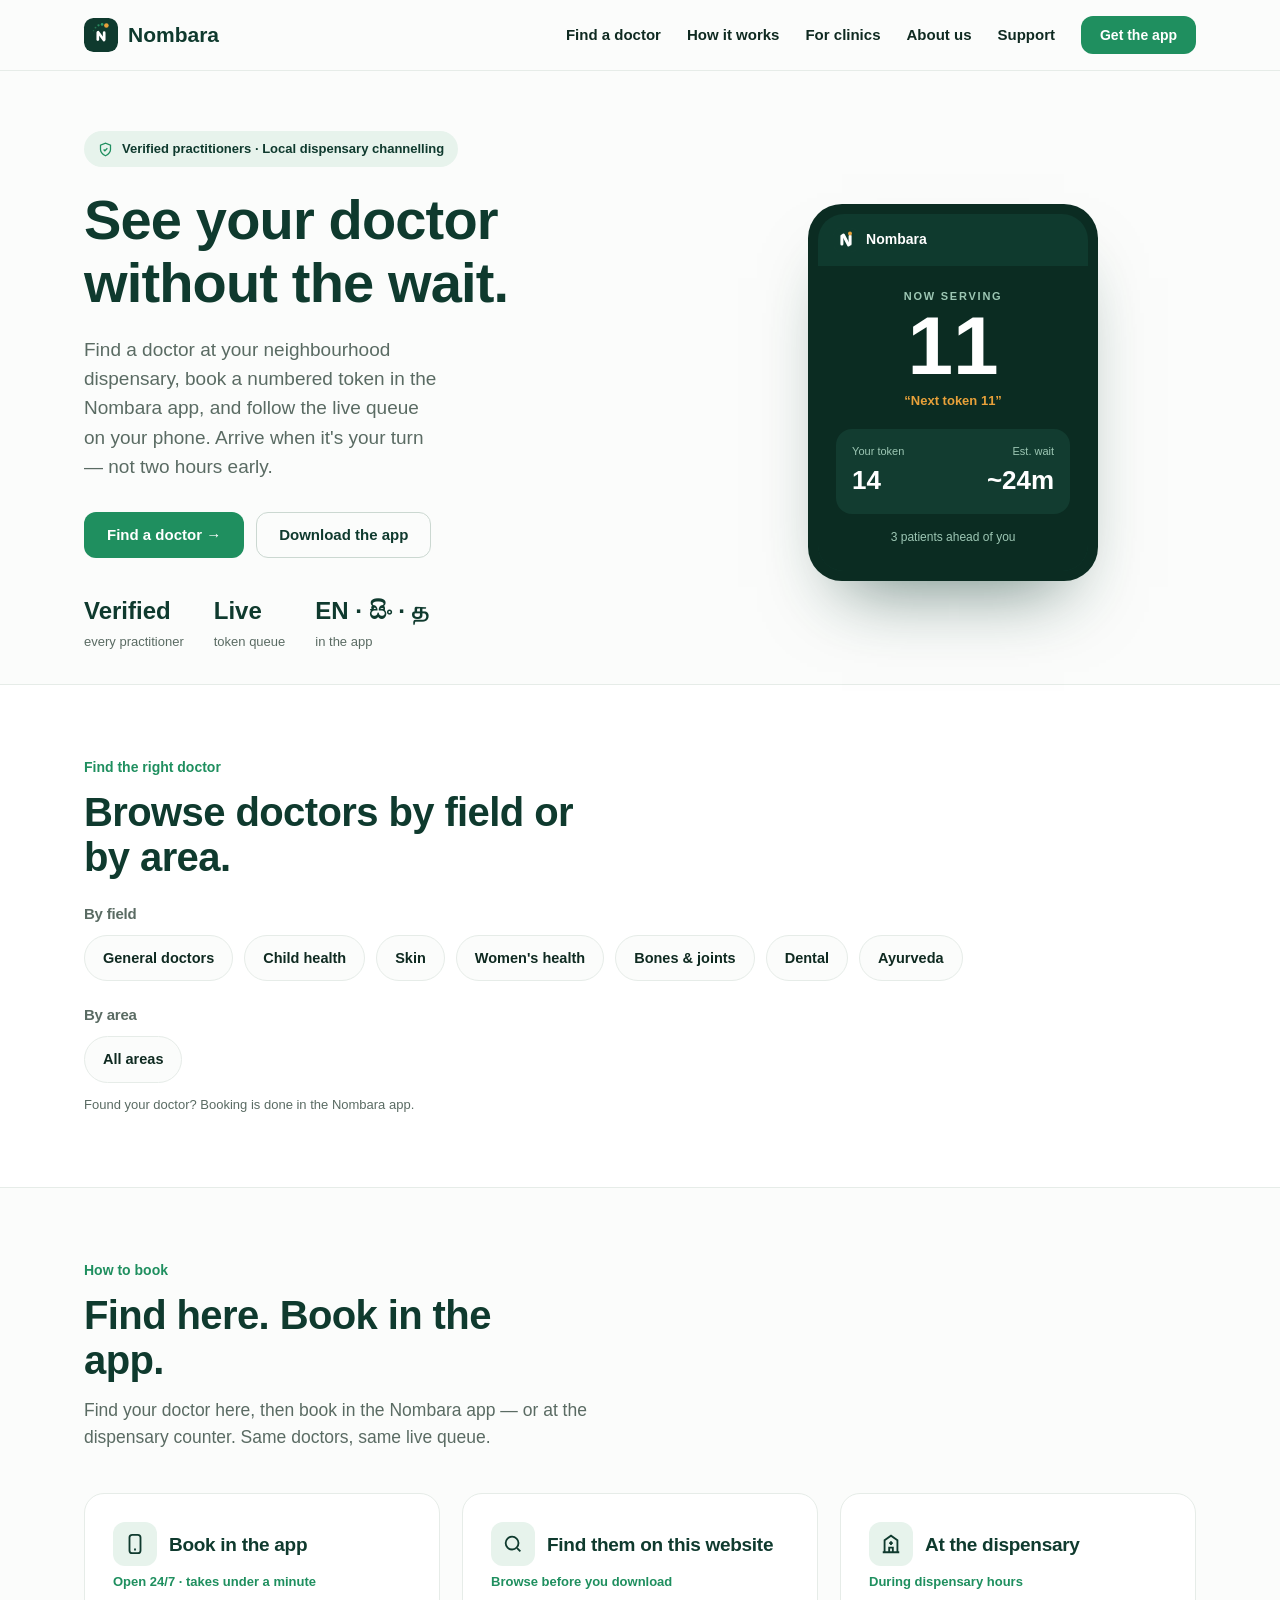
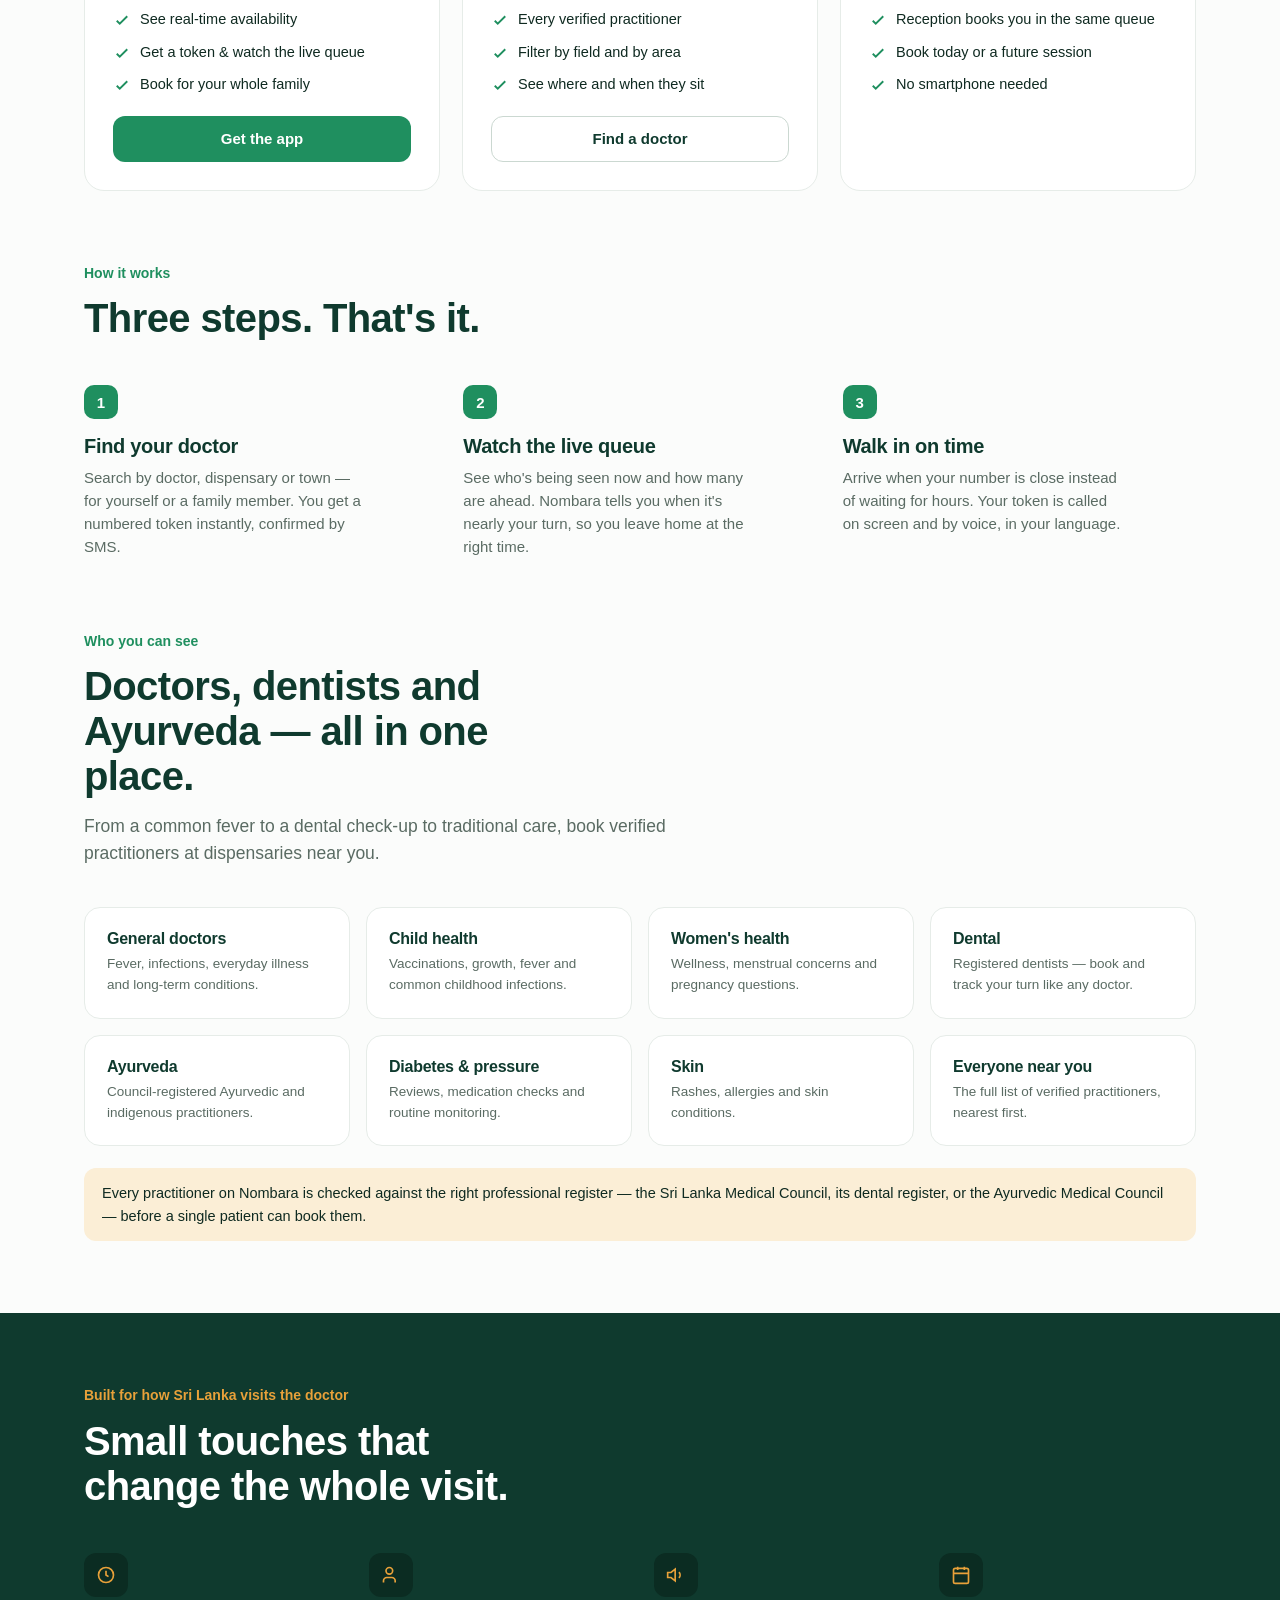
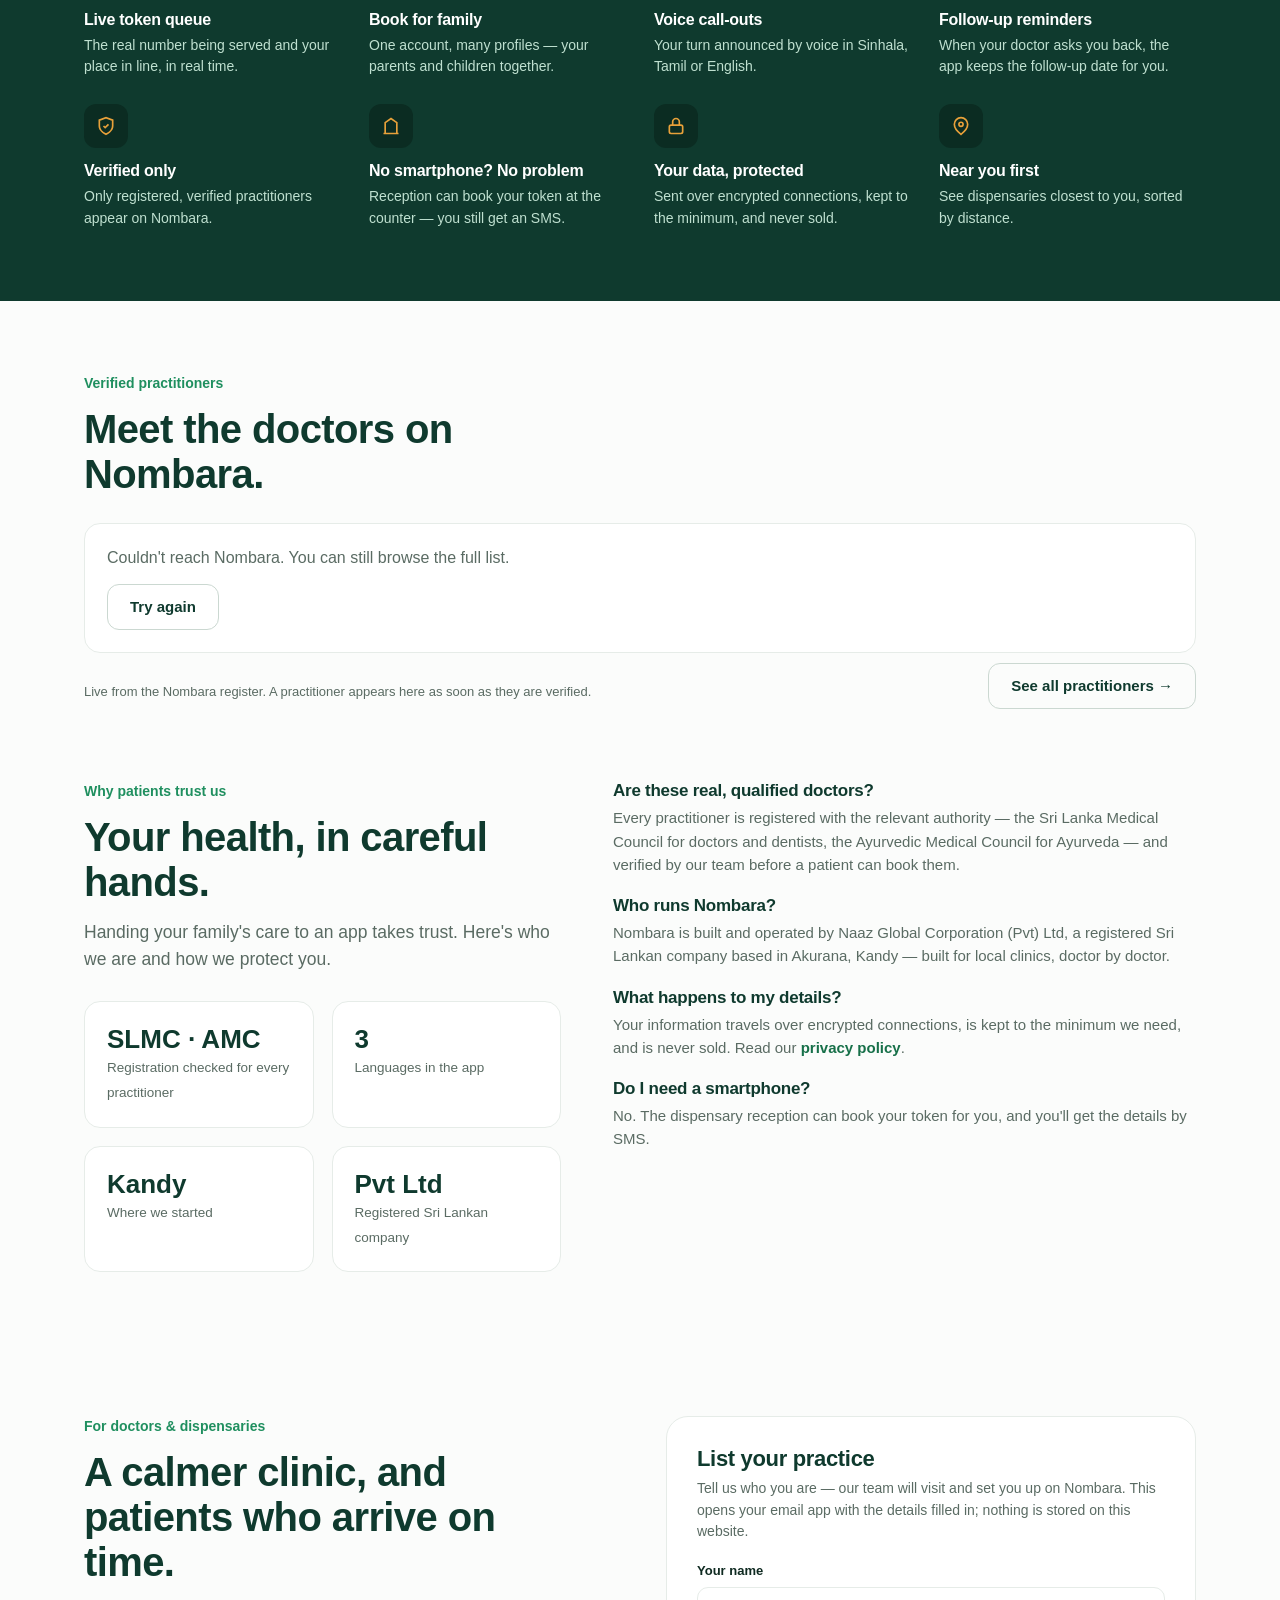
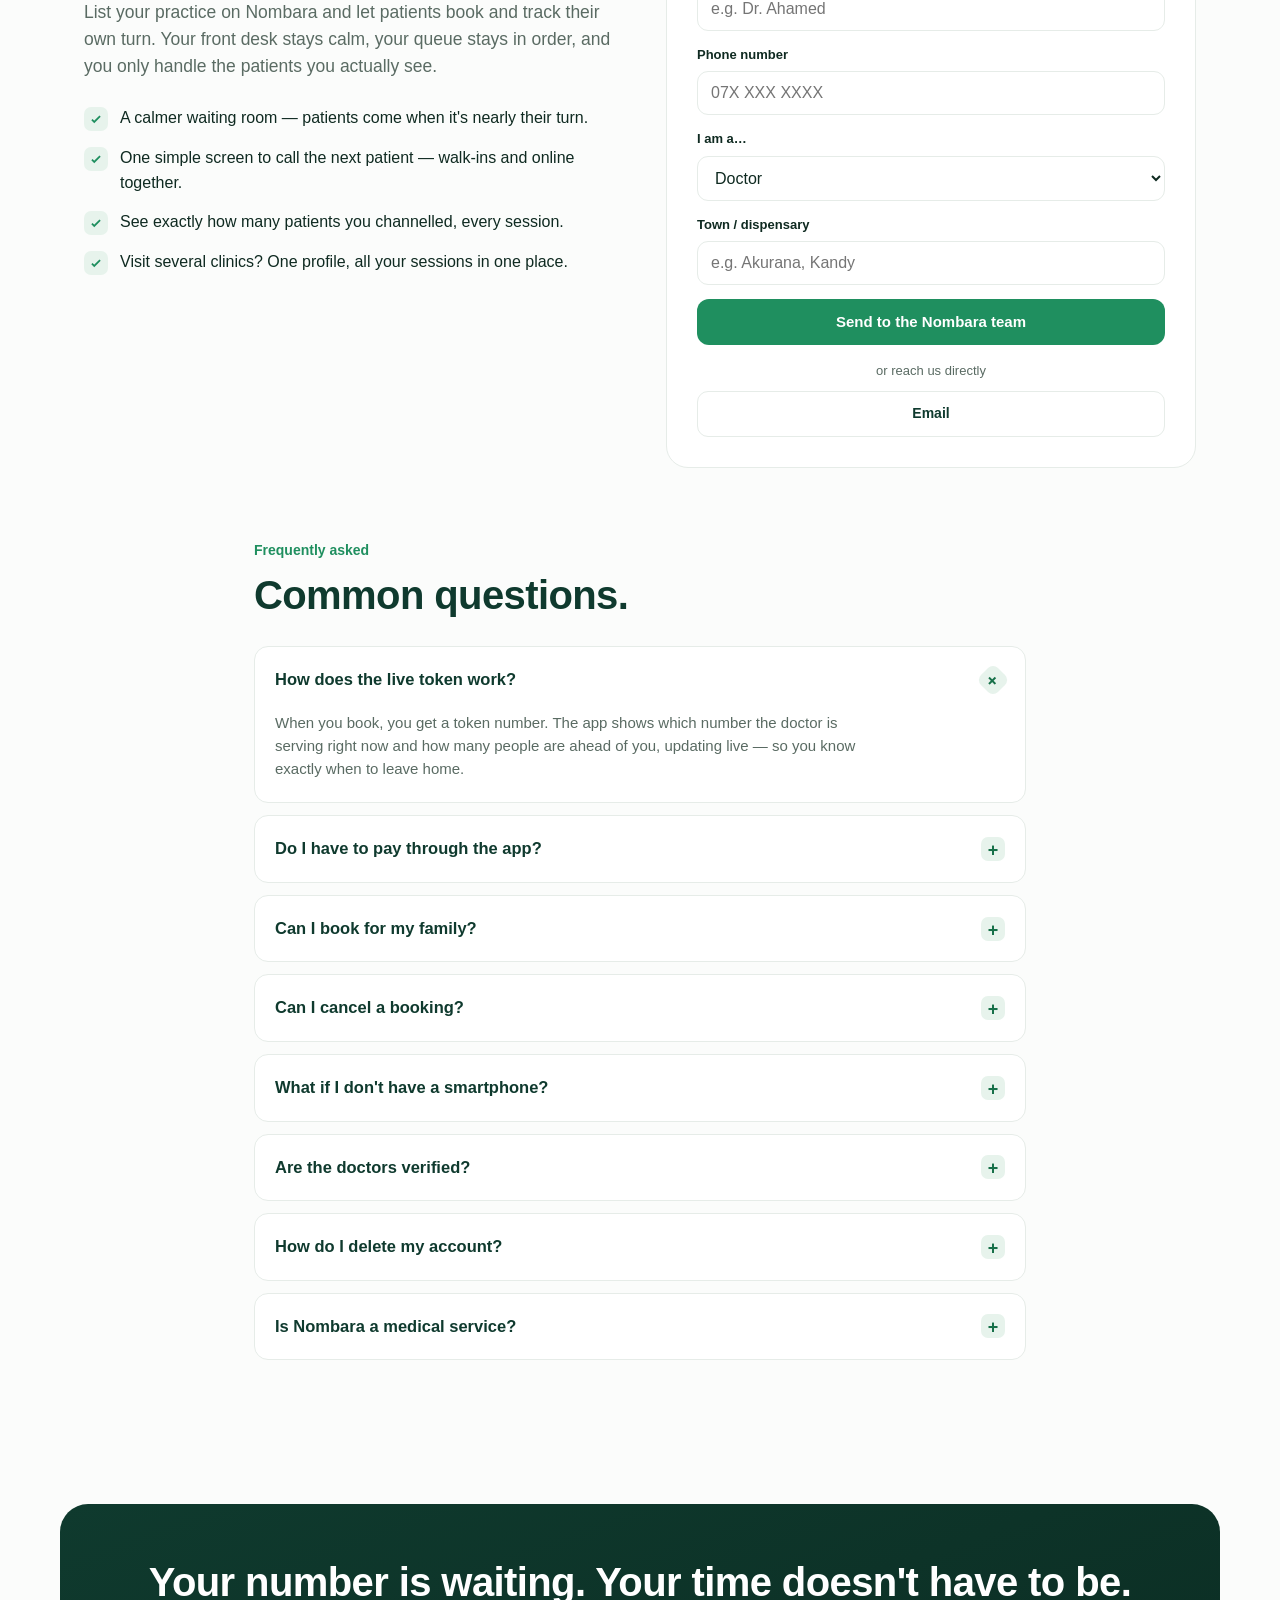
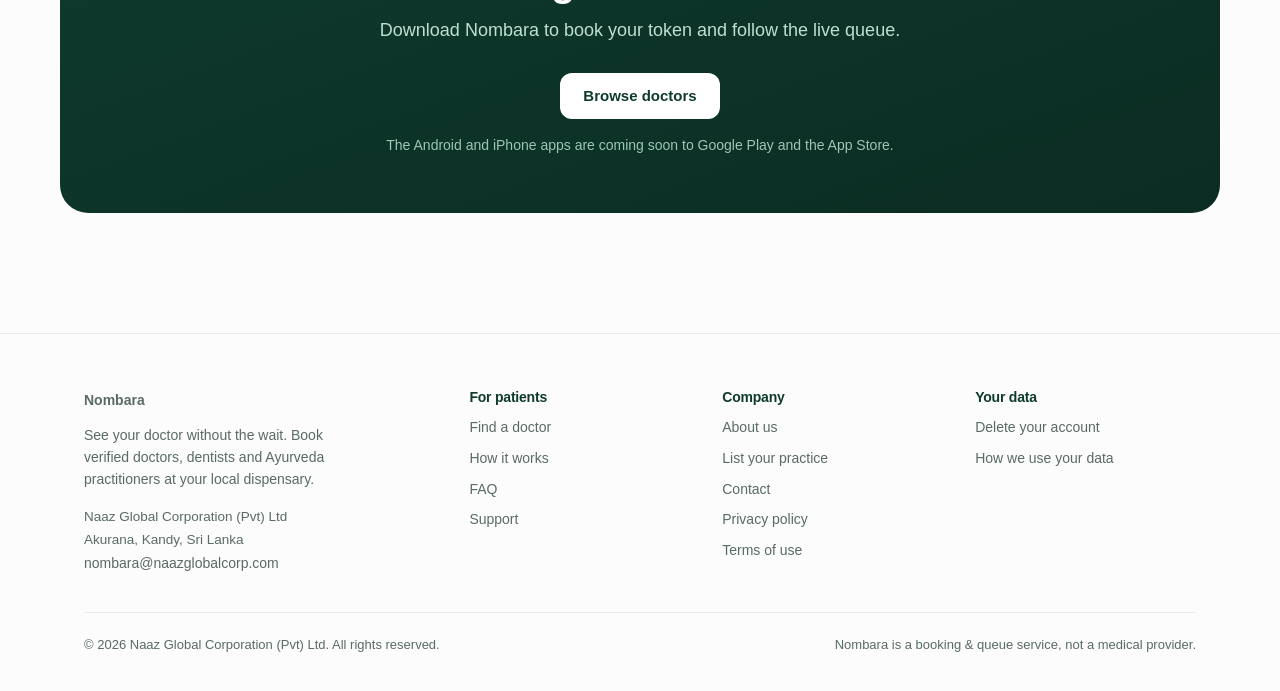
==== commit db400e59: "Use the Nombara icon as the site logo and favicon Replaces the text "N" tile (header, footer, phone " ====
--- a/index.html
+++ b/index.html
@@ -13,7 +13,7 @@
 <meta property="og:description" content="Verified doctors, dentists and Ayurveda practitioners at dispensaries across Sri Lanka. Live token queue, in Sinhala, Tamil and English.">
 <meta property="og:type" content="website">
 <meta property="og:url" content="https://nombara.naazglobalcorp.com/">
-<link rel="icon" href="app/favicon.png">
+<link rel="icon" type="image/svg+xml" href="favicon.svg"><link rel="icon" type="image/png" href="app/favicon.png">
 <link rel="preconnect" href="https://fonts.googleapis.com">
 <link rel="preconnect" href="https://fonts.gstatic.com" crossorigin>
 <link rel="stylesheet" href="https://fonts.googleapis.com/css2?family=Manrope:wght@400;500;600;700;800&family=Sora:wght@500;600;700;800&display=swap">
--- a/assets/chrome.css
+++ b/assets/chrome.css
@@ -50,7 +50,7 @@
 .nb-header { position: sticky; top: 0; z-index: 60; background: rgba(251, 252, 251, .92); backdrop-filter: blur(10px); -webkit-backdrop-filter: blur(10px); border-bottom: 1px solid var(--nb-line); font-family: var(--nb-body); }
 .nb-nav { display: flex; align-items: center; gap: 20px; height: 70px; position: relative; }
 .nb-brand { display: flex; align-items: center; gap: 10px; font-family: var(--nb-display); font-weight: 800; font-size: 21px; color: var(--nb-pine); text-decoration: none; }
-.nb-mark { width: 34px; height: 34px; border-radius: 10px; background: var(--nb-pine); color: #fff; display: grid; place-items: center; font-weight: 800; font-size: 16px; }
+.nb-mark { width: 34px; height: 34px; flex: 0 0 auto; border-radius: 28%; background: url(nombara-icon.svg) center / contain no-repeat; font-size: 0; color: transparent; overflow: hidden; }
 .nb-links { display: flex; align-items: center; gap: 26px; margin-left: auto; }
 .nb-links a:not(.nb-btn) { font-weight: 600; font-size: 15px; color: var(--nb-ink); text-decoration: none; }
 .nb-links a:not(.nb-btn):hover,
--- a/assets/home.css
+++ b/assets/home.css
@@ -38,7 +38,7 @@
 .phone { width: 290px; max-width: 100%; margin: 0 auto; background: #0B2C22; border-radius: 34px; padding: 10px; box-shadow: 0 40px 70px -34px rgba(15, 58, 46, .6); }
 .phone-screen { background: var(--pine); border-radius: 26px; overflow: hidden; }
 .ph-top { padding: 14px 16px; display: flex; align-items: center; gap: 8px; color: #fff; font-family: var(--display); font-weight: 700; font-size: 14px; }
-.ph-top .nb-mark { width: 24px; height: 24px; font-size: 12px; border-radius: 7px; background: var(--green); }
+.ph-top .nb-mark { width: 24px; height: 24px; background-image: url(nombara-icon-small.svg); }
 .ph-body { background: #0B2C22; padding: 22px 18px 24px; }
 .ph-serv-lbl { color: #9DC7B4; font-size: 11px; font-weight: 700; letter-spacing: .16em; text-transform: uppercase; text-align: center; }
 .ph-serv { font-family: var(--display); font-weight: 800; font-size: 82px; color: #fff; text-align: center; line-height: 1; }
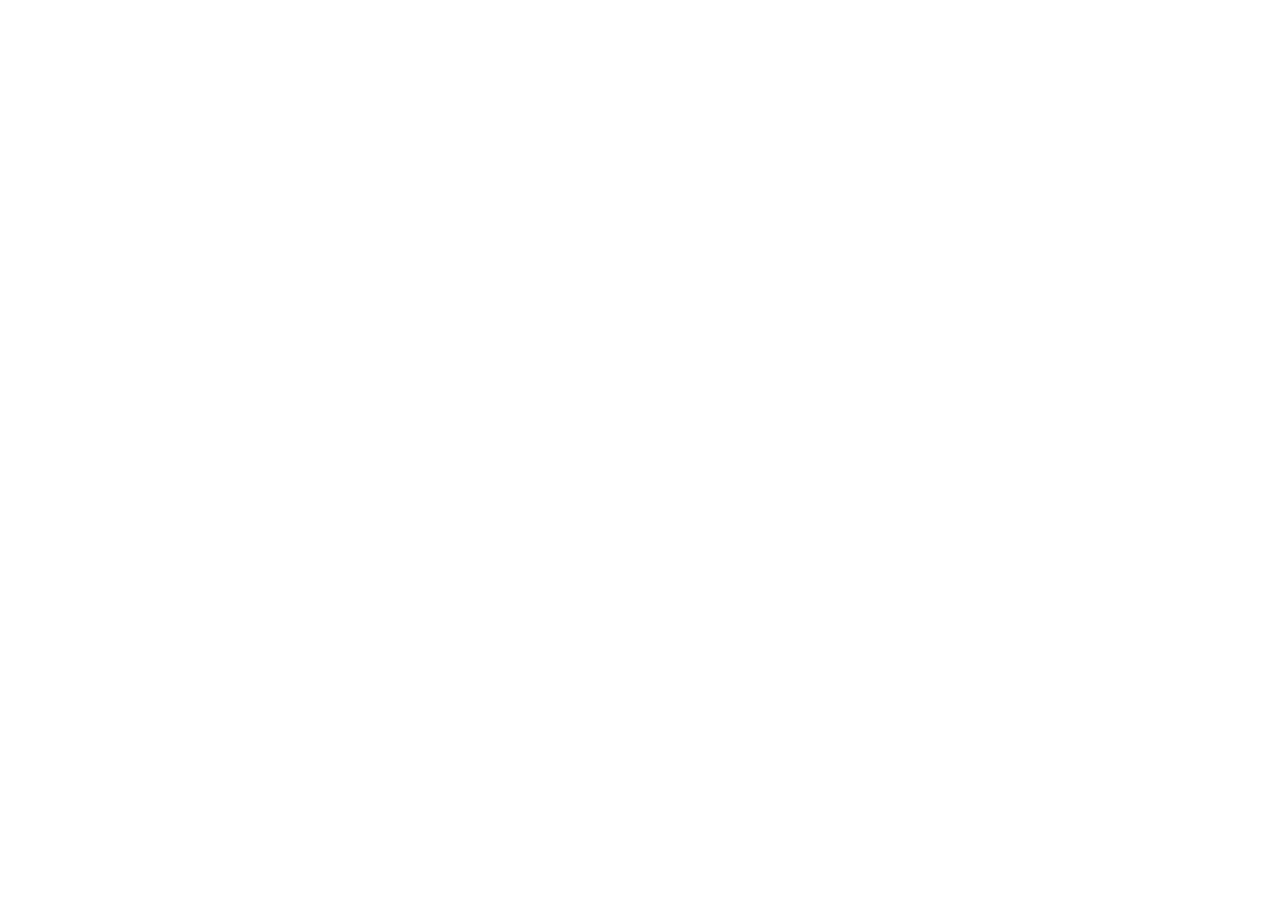
==== commit 927f1164: "Redirect everything to nombara.naazglobalcorp.com The site now lives on the real domain. Every path," ====
--- a/index.html
+++ b/index.html
@@ -3,340 +3,17 @@
 <head>
 <meta charset="utf-8">
 <meta name="viewport" content="width=device-width, initial-scale=1">
-<meta http-equiv="Content-Security-Policy" content="default-src 'self'; script-src 'self'; style-src 'self' https://fonts.googleapis.com; font-src https://fonts.gstatic.com; img-src 'self' data: https://tmkeqkxumbktodcylzpe.supabase.co; connect-src 'self' https://tmkeqkxumbktodcylzpe.supabase.co; object-src 'none'; base-uri 'self'; form-action 'none'; upgrade-insecure-requests">
-<meta name="referrer" content="strict-origin-when-cross-origin">
-<title>Nombara — See your doctor without the wait</title>
-<meta name="description" content="Book verified doctors, dentists and Ayurveda practitioners at your local dispensary in Sri Lanka. Get a numbered token, watch the live queue, and arrive when it's your turn.">
-<meta name="theme-color" content="#0F3A2E">
-<link rel="canonical" href="https://nombara.naazglobalcorp.com/">
-<meta property="og:title" content="Nombara — See your doctor without the wait">
-<meta property="og:description" content="Verified doctors, dentists and Ayurveda practitioners at dispensaries across Sri Lanka. Live token queue, in Sinhala, Tamil and English.">
-<meta property="og:type" content="website">
-<meta property="og:url" content="https://nombara.naazglobalcorp.com/">
-<link rel="icon" type="image/svg+xml" href="favicon.svg"><link rel="icon" type="image/png" href="app/favicon.png">
-<link rel="preconnect" href="https://fonts.googleapis.com">
-<link rel="preconnect" href="https://fonts.gstatic.com" crossorigin>
-<link rel="stylesheet" href="https://fonts.googleapis.com/css2?family=Manrope:wght@400;500;600;700;800&family=Sora:wght@500;600;700;800&display=swap">
-<link rel="stylesheet" href="assets/chrome.css">
-<link rel="stylesheet" href="assets/home.css">
+<meta name="robots" content="noindex">
+<meta http-equiv="refresh" content="2;url=https://nombara.naazglobalcorp.com/">
+<title>Nombara has moved</title>
+<script>
+  // Same path, query and hash on the new domain, so old shared links
+  // (/d/?d=<slug>&doc=<id>, /app/?d=…, /doctors.html) keep working.
+  location.replace('https://nombara.naazglobalcorp.com' + location.pathname + location.search + location.hash);
+</script>
 </head>
-<body>
-<a class="nb-skip" href="#main">Skip to content</a>
-
-<header class="nb-header">
-  <div class="nb-wrap nb-nav">
-    <a class="nb-brand" href="index.html"><span class="nb-mark" aria-hidden="true">N</span>Nombara</a>
-    <button class="nb-menu" type="button" aria-label="Menu" aria-expanded="false" aria-controls="nb-links">
-      <svg width="26" height="26" viewBox="0 0 24 24" fill="none" stroke="#0F3A2E" stroke-width="2" aria-hidden="true"><path d="M4 7h16M4 12h16M4 17h16"/></svg>
-    </button>
-    <nav class="nb-links" id="nb-links" aria-label="Main">
-      <a href="doctors.html">Find a doctor</a>
-      <a href="index.html#how">How it works</a>
-      <a href="index.html#clinics">For clinics</a>
-      <a href="about.html">About us</a>
-      <a href="support.html">Support</a>
-      <a class="nb-btn nb-btn-primary" href="index.html#get-app">Get the app</a>
-    </nav>
-  </div>
-</header>
-
-<main id="main">
-
-  <!-- HERO -->
-  <section class="hero">
-    <div class="nb-wrap hero-grid">
-      <div>
-        <span class="badge">
-          <svg width="15" height="15" viewBox="0 0 24 24" fill="none" stroke-width="2" aria-hidden="true"><path d="M12 22s8-4 8-10V5l-8-3-8 3v7c0 6 8 10 8 10z"/><path d="m9 12 2 2 4-4"/></svg>
-          Verified practitioners · Local dispensary channelling</span>
-        <h1>See your doctor without the wait.</h1>
-        <p class="sub">Find a doctor at your neighbourhood dispensary, book a numbered token in the Nombara app, and follow the live queue on your phone. Arrive when it's your turn — not two hours early.</p>
-        <div class="hero-cta">
-          <a class="nb-btn nb-btn-primary" href="doctors.html">Find a doctor →</a>
-          <a class="nb-btn nb-btn-ghost" href="#get-app">Download the app</a>
-        </div>
-        <div class="hero-metrics">
-          <div class="metric"><b>Verified</b><span>every practitioner</span></div>
-          <div class="metric"><b class="tnum" id="docCount">Live</b><span id="docCountLbl">token queue</span></div>
-          <div class="metric"><b>EN · සිං · த</b><span>in the app</span></div>
-        </div>
-      </div>
-
-      <div class="phone" role="img" aria-label="Illustration: the Nombara app showing the token now being served and your place in the queue">
-        <div class="phone-screen" aria-hidden="true">
-          <div class="ph-top"><span class="nb-mark">N</span>Nombara</div>
-          <div class="ph-body">
-            <div class="ph-serv-lbl">Now serving</div>
-            <div class="ph-serv tnum" id="serv">11</div>
-            <div class="ph-voice" id="vln">“Next token 11”</div>
-            <div class="ph-card">
-              <div><small>Your token</small><b class="tnum">14</b></div>
-              <div class="right"><small>Est. wait</small><b class="tnum" id="wt">~24m</b></div>
-            </div>
-            <div class="ph-ahead" id="ah">3 patients ahead of you</div>
-          </div>
-        </div>
-      </div>
-    </div>
-  </section>
-
-  <!-- CONCERN CHIPS -->
-  <section class="chips-band">
-    <div class="nb-wrap">
-      <div class="eyebrow">Find the right doctor</div>
-      <h2 class="h2">Browse doctors by field or by area.</h2>
-      <h3 class="chips-sub">By field</h3>
-      <nav class="chips" id="fieldChips" aria-label="Browse by field">
-        <a class="chip" href="doctors.html?specialty=General%20practitioner">General doctors</a>
-        <a class="chip" href="doctors.html?specialty=Paediatrician">Child health</a>
-        <a class="chip" href="doctors.html?specialty=Dermatologist">Skin</a>
-        <a class="chip" href="doctors.html?specialty=Gynaecologist">Women's health</a>
-        <a class="chip" href="doctors.html?specialty=Orthopaedic%20surgeon">Bones &amp; joints</a>
-        <a class="chip" href="doctors.html?category=dental">Dental</a>
-        <a class="chip" href="doctors.html?category=ayurveda">Ayurveda</a>
-      </nav>
-      <h3 class="chips-sub">By area</h3>
-      <nav class="chips" id="areaChips" aria-label="Browse by area">
-        <a class="chip" href="doctors.html">All areas</a>
-      </nav>
-      <p class="fine">Found your doctor? Booking is done in the Nombara app.</p>
-    </div>
-  </section>
-
-  <!-- WAYS TO BOOK -->
-  <section>
-    <div class="nb-wrap">
-      <div class="eyebrow">How to book</div>
-      <h2 class="h2">Find here. Book in the app.</h2>
-      <p class="lead">Find your doctor here, then book in the Nombara app — or at the dispensary counter. Same doctors, same live queue.</p>
-      <div class="ways">
-        <div class="way">
-          <div class="wtop"><span class="wico"><svg width="22" height="22" viewBox="0 0 24 24" fill="none" stroke="#0F3A2E" stroke-width="2" aria-hidden="true"><rect x="6" y="2" width="12" height="20" rx="3"/><path d="M11 18h2"/></svg></span><h3>Book in the app</h3></div>
-          <div class="whn">Open 24/7 · takes under a minute</div>
-          <ul>
-            <li><svg width="18" height="18" viewBox="0 0 24 24" fill="none" stroke="#1F8F5F" stroke-width="2.5" aria-hidden="true"><path d="m5 13 4 4L19 7"/></svg>See real-time availability</li>
-            <li><svg width="18" height="18" viewBox="0 0 24 24" fill="none" stroke="#1F8F5F" stroke-width="2.5" aria-hidden="true"><path d="m5 13 4 4L19 7"/></svg>Get a token &amp; watch the live queue</li>
-            <li><svg width="18" height="18" viewBox="0 0 24 24" fill="none" stroke="#1F8F5F" stroke-width="2.5" aria-hidden="true"><path d="m5 13 4 4L19 7"/></svg>Book for your whole family</li>
-          </ul>
-          <a class="nb-btn nb-btn-primary" href="#get-app">Get the app</a>
-        </div>
-        <div class="way">
-          <div class="wtop"><span class="wico"><svg width="22" height="22" viewBox="0 0 24 24" fill="none" stroke="#0F3A2E" stroke-width="2" aria-hidden="true"><circle cx="11" cy="11" r="7"/><path d="M20 20l-3.5-3.5"/></svg></span><h3>Find them on this website</h3></div>
-          <div class="whn">Browse before you download</div>
-          <ul>
-            <li><svg width="18" height="18" viewBox="0 0 24 24" fill="none" stroke="#1F8F5F" stroke-width="2.5" aria-hidden="true"><path d="m5 13 4 4L19 7"/></svg>Every verified practitioner</li>
-            <li><svg width="18" height="18" viewBox="0 0 24 24" fill="none" stroke="#1F8F5F" stroke-width="2.5" aria-hidden="true"><path d="m5 13 4 4L19 7"/></svg>Filter by field and by area</li>
-            <li><svg width="18" height="18" viewBox="0 0 24 24" fill="none" stroke="#1F8F5F" stroke-width="2.5" aria-hidden="true"><path d="m5 13 4 4L19 7"/></svg>See where and when they sit</li>
-          </ul>
-          <a class="nb-btn nb-btn-ghost" href="doctors.html">Find a doctor</a>
-        </div>
-        <div class="way">
-          <div class="wtop"><span class="wico"><svg width="22" height="22" viewBox="0 0 24 24" fill="none" stroke="#0F3A2E" stroke-width="2" aria-hidden="true"><path d="M3 21h18M5 21V8l7-5 7 5v13"/><path d="M10 21v-5h4v5M12 9v4M10 11h4"/></svg></span><h3>At the dispensary</h3></div>
-          <div class="whn">During dispensary hours</div>
-          <ul>
-            <li><svg width="18" height="18" viewBox="0 0 24 24" fill="none" stroke="#1F8F5F" stroke-width="2.5" aria-hidden="true"><path d="m5 13 4 4L19 7"/></svg>Reception books you in the same queue</li>
-            <li><svg width="18" height="18" viewBox="0 0 24 24" fill="none" stroke="#1F8F5F" stroke-width="2.5" aria-hidden="true"><path d="m5 13 4 4L19 7"/></svg>Book today or a future session</li>
-            <li><svg width="18" height="18" viewBox="0 0 24 24" fill="none" stroke="#1F8F5F" stroke-width="2.5" aria-hidden="true"><path d="m5 13 4 4L19 7"/></svg>No smartphone needed</li>
-          </ul>
-        </div>
-        <div class="way" id="hotlineCard" hidden>
-          <div class="wtop"><span class="wico"><svg width="22" height="22" viewBox="0 0 24 24" fill="none" stroke="#0F3A2E" stroke-width="2" aria-hidden="true"><path d="M22 16.9v3a2 2 0 0 1-2.2 2 19.8 19.8 0 0 1-8.6-3 19.5 19.5 0 0 1-6-6 19.8 19.8 0 0 1-3-8.6A2 2 0 0 1 4.1 2h3a2 2 0 0 1 2 1.7c.1.9.4 1.8.7 2.7a2 2 0 0 1-.5 2.1L8.1 9.9a16 16 0 0 0 6 6l1.4-1.2a2 2 0 0 1 2.1-.5c.9.3 1.8.6 2.7.7a2 2 0 0 1 1.7 2z"/></svg></span><h3>Call or WhatsApp</h3></div>
-          <div class="whn">Sinhala, Tamil &amp; English · pick your area</div>
-          <ul class="lines" id="hotlineList"></ul>
-        </div>
-      </div>
-    </div>
-  </section>
-
-  <!-- HOW -->
-  <section id="how" class="flush-top">
-    <div class="nb-wrap">
-      <div class="eyebrow">How it works</div>
-      <h2 class="h2">Three steps. That's it.</h2>
-      <div class="steps">
-        <div class="stp"><div class="num" aria-hidden="true"></div><h3>Find your doctor</h3><p>Search by doctor, dispensary or town — for yourself or a family member. You get a numbered token instantly, confirmed by SMS.</p></div>
-        <div class="stp"><div class="num" aria-hidden="true"></div><h3>Watch the live queue</h3><p>See who's being seen now and how many are ahead. Nombara tells you when it's nearly your turn, so you leave home at the right time.</p></div>
-        <div class="stp"><div class="num" aria-hidden="true"></div><h3>Walk in on time</h3><p>Arrive when your number is close instead of waiting for hours. Your token is called on screen and by voice, in your language.</p></div>
-      </div>
-    </div>
-  </section>
-
-  <!-- WHO YOU CAN SEE -->
-  <section class="flush-top">
-    <div class="nb-wrap">
-      <div class="eyebrow">Who you can see</div>
-      <h2 class="h2">Doctors, dentists and Ayurveda — all in one place.</h2>
-      <p class="lead">From a common fever to a dental check-up to traditional care, book verified practitioners at dispensaries near you.</p>
-      <div class="care">
-        <a class="carecard" href="doctors.html?specialty=General%20practitioner"><h3>General doctors</h3><p>Fever, infections, everyday illness and long-term conditions.</p></a>
-        <a class="carecard" href="doctors.html?specialty=Paediatrician"><h3>Child health</h3><p>Vaccinations, growth, fever and common childhood infections.</p></a>
-        <a class="carecard" href="doctors.html?specialty=Gynaecologist"><h3>Women's health</h3><p>Wellness, menstrual concerns and pregnancy questions.</p></a>
-        <a class="carecard" href="doctors.html?category=dental"><h3>Dental</h3><p>Registered dentists — book and track your turn like any doctor.</p></a>
-        <a class="carecard" href="doctors.html?category=ayurveda"><h3>Ayurveda</h3><p>Council-registered Ayurvedic and indigenous practitioners.</p></a>
-        <a class="carecard" href="doctors.html?specialty=Physician"><h3>Diabetes &amp; pressure</h3><p>Reviews, medication checks and routine monitoring.</p></a>
-        <a class="carecard" href="doctors.html?specialty=Dermatologist"><h3>Skin</h3><p>Rashes, allergies and skin conditions.</p></a>
-        <a class="carecard" href="doctors.html"><h3>Everyone near you</h3><p>The full list of verified practitioners, nearest first.</p></a>
-      </div>
-      <p class="note-line">Every practitioner on Nombara is checked against the right professional register — the Sri Lanka Medical Council, its dental register, or the Ayurvedic Medical Council — before a single patient can book them.</p>
-    </div>
-  </section>
-
-  <!-- FEATURES DARK -->
-  <section class="dark">
-    <div class="nb-wrap">
-      <div class="eyebrow">Built for how Sri Lanka visits the doctor</div>
-      <h2 class="h2">Small touches that change the whole visit.</h2>
-      <div class="grid4">
-        <div class="fx"><span class="fi"><svg width="20" height="20" viewBox="0 0 24 24" fill="none" stroke="#E8A13A" stroke-width="2" aria-hidden="true"><circle cx="12" cy="12" r="9"/><path d="M12 7v5l3 2"/></svg></span><h3>Live token queue</h3><p>The real number being served and your place in line, in real time.</p></div>
-        <div class="fx"><span class="fi"><svg width="20" height="20" viewBox="0 0 24 24" fill="none" stroke="#E8A13A" stroke-width="2" aria-hidden="true"><path d="M17 21v-2a4 4 0 0 0-4-4H7a4 4 0 0 0-4 4v2"/><circle cx="10" cy="7" r="4"/></svg></span><h3>Book for family</h3><p>One account, many profiles — your parents and children together.</p></div>
-        <div class="fx"><span class="fi"><svg width="20" height="20" viewBox="0 0 24 24" fill="none" stroke="#E8A13A" stroke-width="2" aria-hidden="true"><path d="M11 5 6 9H2v6h4l5 4V5z"/><path d="M15.5 8.5a5 5 0 0 1 0 7"/></svg></span><h3>Voice call-outs</h3><p>Your turn announced by voice in Sinhala, Tamil or English.</p></div>
-        <div class="fx"><span class="fi"><svg width="20" height="20" viewBox="0 0 24 24" fill="none" stroke="#E8A13A" stroke-width="2" aria-hidden="true"><rect x="3" y="4" width="18" height="18" rx="2"/><path d="M8 2v4M16 2v4M3 10h18"/></svg></span><h3>Follow-up reminders</h3><p>When your doctor asks you back, the app keeps the follow-up date for you.</p></div>
-        <div class="fx"><span class="fi"><svg width="20" height="20" viewBox="0 0 24 24" fill="none" stroke="#E8A13A" stroke-width="2" aria-hidden="true"><path d="M12 22s8-4 8-10V5l-8-3-8 3v7c0 6 8 10 8 10z"/><path d="m9 12 2 2 4-4"/></svg></span><h3>Verified only</h3><p>Only registered, verified practitioners appear on Nombara.</p></div>
-        <div class="fx"><span class="fi"><svg width="20" height="20" viewBox="0 0 24 24" fill="none" stroke="#E8A13A" stroke-width="2" aria-hidden="true"><path d="M3 21h18M5 21V8l7-5 7 5v13"/></svg></span><h3>No smartphone? No problem</h3><p>Reception can book your token at the counter — you still get an SMS.</p></div>
-        <div class="fx"><span class="fi"><svg width="20" height="20" viewBox="0 0 24 24" fill="none" stroke="#E8A13A" stroke-width="2" aria-hidden="true"><rect x="4" y="11" width="16" height="10" rx="2"/><path d="M8 11V7a4 4 0 0 1 8 0v4"/></svg></span><h3>Your data, protected</h3><p>Sent over encrypted connections, kept to the minimum, and never sold.</p></div>
-        <div class="fx"><span class="fi"><svg width="20" height="20" viewBox="0 0 24 24" fill="none" stroke="#E8A13A" stroke-width="2" aria-hidden="true"><path d="M20 10c0 6-8 12-8 12s-8-6-8-12a8 8 0 0 1 16 0z"/><circle cx="12" cy="10" r="2.5"/></svg></span><h3>Near you first</h3><p>See dispensaries closest to you, sorted by distance.</p></div>
-      </div>
-    </div>
-  </section>
-
-  <!-- LIVE DOCTORS -->
-  <section id="doctors">
-    <div class="nb-wrap">
-      <div class="docs-head">
-        <div>
-          <div class="eyebrow">Verified practitioners</div>
-          <h2 class="h2">Meet the doctors on Nombara.</h2>
-        </div>
-        <div class="arrows" id="railArrows">
-          <button class="arrow" type="button" aria-label="Previous practitioners" data-dir="-1"><svg width="20" height="20" viewBox="0 0 24 24" fill="none" stroke="#0F3A2E" stroke-width="2" aria-hidden="true"><path d="m15 18-6-6 6-6"/></svg></button>
-          <button class="arrow" type="button" aria-label="Next practitioners" data-dir="1"><svg width="20" height="20" viewBox="0 0 24 24" fill="none" stroke="#0F3A2E" stroke-width="2" aria-hidden="true"><path d="m9 18 6-6-6-6"/></svg></button>
-        </div>
-      </div>
-      <ul class="rail" id="rail" aria-live="polite" aria-busy="true">
-        <li class="doc skel" aria-hidden="true"></li>
-        <li class="doc skel" aria-hidden="true"></li>
-        <li class="doc skel" aria-hidden="true"></li>
-        <li class="doc skel" aria-hidden="true"></li>
-      </ul>
-      <div id="railMsg"></div>
-      <div class="docs-foot">
-        <p class="fine">Live from the Nombara register. A practitioner appears here as soon as they are verified.</p>
-        <a class="nb-btn nb-btn-ghost" href="doctors.html">See all practitioners →</a>
-      </div>
-    </div>
-  </section>
-
-  <!-- TRUST -->
-  <section class="flush-top">
-    <div class="nb-wrap trust-grid">
-      <div>
-        <div class="eyebrow">Why patients trust us</div>
-        <h2 class="h2">Your health, in careful hands.</h2>
-        <p class="lead">Handing your family's care to an app takes trust. Here's who we are and how we protect you.</p>
-        <div class="stats">
-          <div class="stat"><b>SLMC · AMC</b><span>Registration checked for every practitioner</span></div>
-          <div class="stat"><b>3</b><span>Languages in the app</span></div>
-          <div class="stat"><b>Kandy</b><span>Where we started</span></div>
-          <div class="stat"><b>Pvt Ltd</b><span>Registered Sri Lankan company</span></div>
-        </div>
-      </div>
-      <div class="qa">
-        <div><h3>Are these real, qualified doctors?</h3><p>Every practitioner is registered with the relevant authority — the Sri Lanka Medical Council for doctors and dentists, the Ayurvedic Medical Council for Ayurveda — and verified by our team before a patient can book them.</p></div>
-        <div><h3>Who runs Nombara?</h3><p>Nombara is built and operated by Naaz Global Corporation (Pvt) Ltd, a registered Sri Lankan company based in Akurana, Kandy — built for local clinics, doctor by doctor.</p></div>
-        <div><h3>What happens to my details?</h3><p>Your information travels over encrypted connections, is kept to the minimum we need, and is never sold. Read our <a href="privacy.html">privacy policy</a>.</p></div>
-        <div><h3>Do I need a smartphone?</h3><p>No. The dispensary reception can book your token for you, and you'll get the details by SMS.</p></div>
-      </div>
-    </div>
-  </section>
-
-  <!-- FOR CLINICS / JOIN -->
-  <section id="clinics">
-    <div class="nb-wrap join-grid">
-      <div>
-        <div class="eyebrow">For doctors &amp; dispensaries</div>
-        <h2 class="h2">A calmer clinic, and patients who arrive on time.</h2>
-        <p class="lead">List your practice on Nombara and let patients book and track their own turn. Your front desk stays calm, your queue stays in order, and you only handle the patients you actually see.</p>
-        <ul class="benefits">
-          <li><span class="bcheck"><svg width="14" height="14" viewBox="0 0 24 24" fill="none" stroke="#1F8F5F" stroke-width="3" aria-hidden="true"><path d="m5 13 4 4L19 7"/></svg></span>A calmer waiting room — patients come when it's nearly their turn.</li>
-          <li><span class="bcheck"><svg width="14" height="14" viewBox="0 0 24 24" fill="none" stroke="#1F8F5F" stroke-width="3" aria-hidden="true"><path d="m5 13 4 4L19 7"/></svg></span>One simple screen to call the next patient — walk-ins and online together.</li>
-          <li><span class="bcheck"><svg width="14" height="14" viewBox="0 0 24 24" fill="none" stroke="#1F8F5F" stroke-width="3" aria-hidden="true"><path d="m5 13 4 4L19 7"/></svg></span>See exactly how many patients you channelled, every session.</li>
-          <li><span class="bcheck"><svg width="14" height="14" viewBox="0 0 24 24" fill="none" stroke="#1F8F5F" stroke-width="3" aria-hidden="true"><path d="m5 13 4 4L19 7"/></svg></span>Visit several clinics? One profile, all your sessions in one place.</li>
-        </ul>
-      </div>
-      <form class="form" id="join" novalidate>
-        <h3>List your practice</h3>
-        <p class="fp">Tell us who you are — our team will visit and set you up on Nombara. This opens your email app with the details filled in; nothing is stored on this website.</p>
-        <p class="err" id="joinErr" role="alert" hidden></p>
-        <div class="field"><label for="jName">Your name</label><input id="jName" type="text" autocomplete="name" maxlength="80" placeholder="e.g. Dr. Ahamed" required></div>
-        <div class="field"><label for="jPhone">Phone number</label><input id="jPhone" type="tel" autocomplete="tel" maxlength="20" placeholder="07X XXX XXXX" required></div>
-        <div class="field"><label for="jRole">I am a…</label><select id="jRole"><option>Doctor</option><option>Dentist</option><option>Ayurveda practitioner</option><option>Dispensary / clinic owner</option></select></div>
-        <div class="field"><label for="jPlace">Town / dispensary</label><input id="jPlace" type="text" maxlength="100" placeholder="e.g. Akurana, Kandy"></div>
-        <button class="nb-btn nb-btn-primary" type="submit">Send to the Nombara team</button>
-        <div class="orline">or reach us directly</div>
-        <div class="contacts" id="joinContacts">
-          <a href="mailto:nombara@naazglobalcorp.com">Email</a>
-        </div>
-      </form>
-    </div>
-  </section>
-
-  <!-- FAQ -->
-  <section id="faq" class="flush-top">
-    <div class="nb-wrap faq">
-      <div class="eyebrow">Frequently asked</div>
-      <h2 class="h2">Common questions.</h2>
-      <div class="faq-list">
-        <details open><summary>How does the live token work?<span class="pm" aria-hidden="true">+</span></summary><p>When you book, you get a token number. The app shows which number the doctor is serving right now and how many people are ahead of you, updating live — so you know exactly when to leave home.</p></details>
-        <details><summary>Do I have to pay through the app?<span class="pm" aria-hidden="true">+</span></summary><p>No. Nombara never takes a card payment and has no in-app purchases. The booking fee and the doctor's fee are paid in cash at the dispensary counter.</p></details>
-        <details><summary>Can I book for my family?<span class="pm" aria-hidden="true">+</span></summary><p>Yes. One account can hold profiles for your parents, children and yourself.</p></details>
-        <details><summary>Can I cancel a booking?<span class="pm" aria-hidden="true">+</span></summary><p>Yes — open <em>My queues</em> in the app, tap the token and cancel. Please cancel if you can't come, so the slot goes to someone else.</p></details>
-        <details><summary>What if I don't have a smartphone?<span class="pm" aria-hidden="true">+</span></summary><p>The dispensary reception can book your token for you. You'll receive the doctor, token number and time by SMS.</p></details>
-        <details><summary>Are the doctors verified?<span class="pm" aria-hidden="true">+</span></summary><p>Yes. Every doctor, dentist and Ayurveda practitioner is registered with the relevant authority and verified by our team before they appear on Nombara.</p></details>
-        <details><summary>How do I delete my account?<span class="pm" aria-hidden="true">+</span></summary><p>In the app: menu → <em>Delete my account</em>. Or see the <a href="delete-account.html">account deletion page</a> to ask us by email.</p></details>
-        <details><summary>Is Nombara a medical service?<span class="pm" aria-hidden="true">+</span></summary><p>No. Nombara is a booking and queue service only. It does not give medical advice, diagnoses or triage. In an emergency, call 1990 (Suwa Seriya) or go to the nearest hospital.</p></details>
-      </div>
-    </div>
-  </section>
-
-  <!-- CTA -->
-  <section id="get-app">
-    <div class="ctaband">
-      <h2>Your number is waiting. Your time doesn't have to be.</h2>
-      <p>Download Nombara to book your token and follow the live queue.</p>
-      <div class="row">
-        <a class="nb-btn nb-btn-light" id="playBtn" href="#" hidden>Get it on Google Play</a>
-        <a class="nb-btn nb-btn-onDark" id="iosBtn" href="#" hidden>Download on the App Store</a>
-        <a class="nb-btn nb-btn-light" id="webBtn" href="doctors.html">Browse doctors</a>
-      </div>
-      <p class="soon" id="storeSoon">The Android and iPhone apps are coming soon to Google Play and the App Store.</p>
-    </div>
-  </section>
-
-</main>
-
-<footer class="nb-footer">
-  <div class="nb-wrap">
-    <div class="nb-foot">
-      <div>
-        <a class="nb-brand" href="index.html"><span class="nb-mark" aria-hidden="true">N</span>Nombara</a>
-        <p>See your doctor without the wait. Book verified doctors, dentists and Ayurveda practitioners at your local dispensary.</p>
-        <address class="nb-addr">Naaz Global Corporation (Pvt) Ltd<br>Akurana, Kandy, Sri Lanka<br><a href="mailto:nombara@naazglobalcorp.com">nombara@naazglobalcorp.com</a></address>
-      </div>
-      <nav aria-label="For patients"><h2>For patients</h2><a href="doctors.html">Find a doctor</a><a href="index.html#how">How it works</a><a href="index.html#faq">FAQ</a><a href="support.html">Support</a></nav>
-      <nav aria-label="Company"><h2>Company</h2><a href="about.html">About us</a><a href="index.html#clinics">List your practice</a><a href="support.html">Contact</a><a href="privacy.html">Privacy policy</a><a href="terms.html">Terms of use</a></nav>
-      <nav aria-label="Your data"><h2>Your data</h2><a href="delete-account.html">Delete your account</a><a href="privacy.html">How we use your data</a></nav>
-    </div>
-    <div class="nb-copy">
-      <span>© <span id="nb-year">2026</span> Naaz Global Corporation (Pvt) Ltd. All rights reserved.</span>
-      <span>Nombara is a booking &amp; queue service, not a medical provider.</span>
-    </div>
-  </div>
-</footer>
-
-<script src="assets/config.js"></script>
-<script src="assets/directory-core.js"></script>
-<script src="assets/nombara-api.js"></script>
-<script src="assets/chrome.js"></script>
-<script src="assets/home.js"></script>
+<body style="font-family:system-ui,sans-serif;text-align:center;padding:4rem 1rem">
+<h1>Nombara has moved</h1>
+<p><a href="https://nombara.naazglobalcorp.com/">Continue to nombara.naazglobalcorp.com</a></p>
 </body>
 </html>
